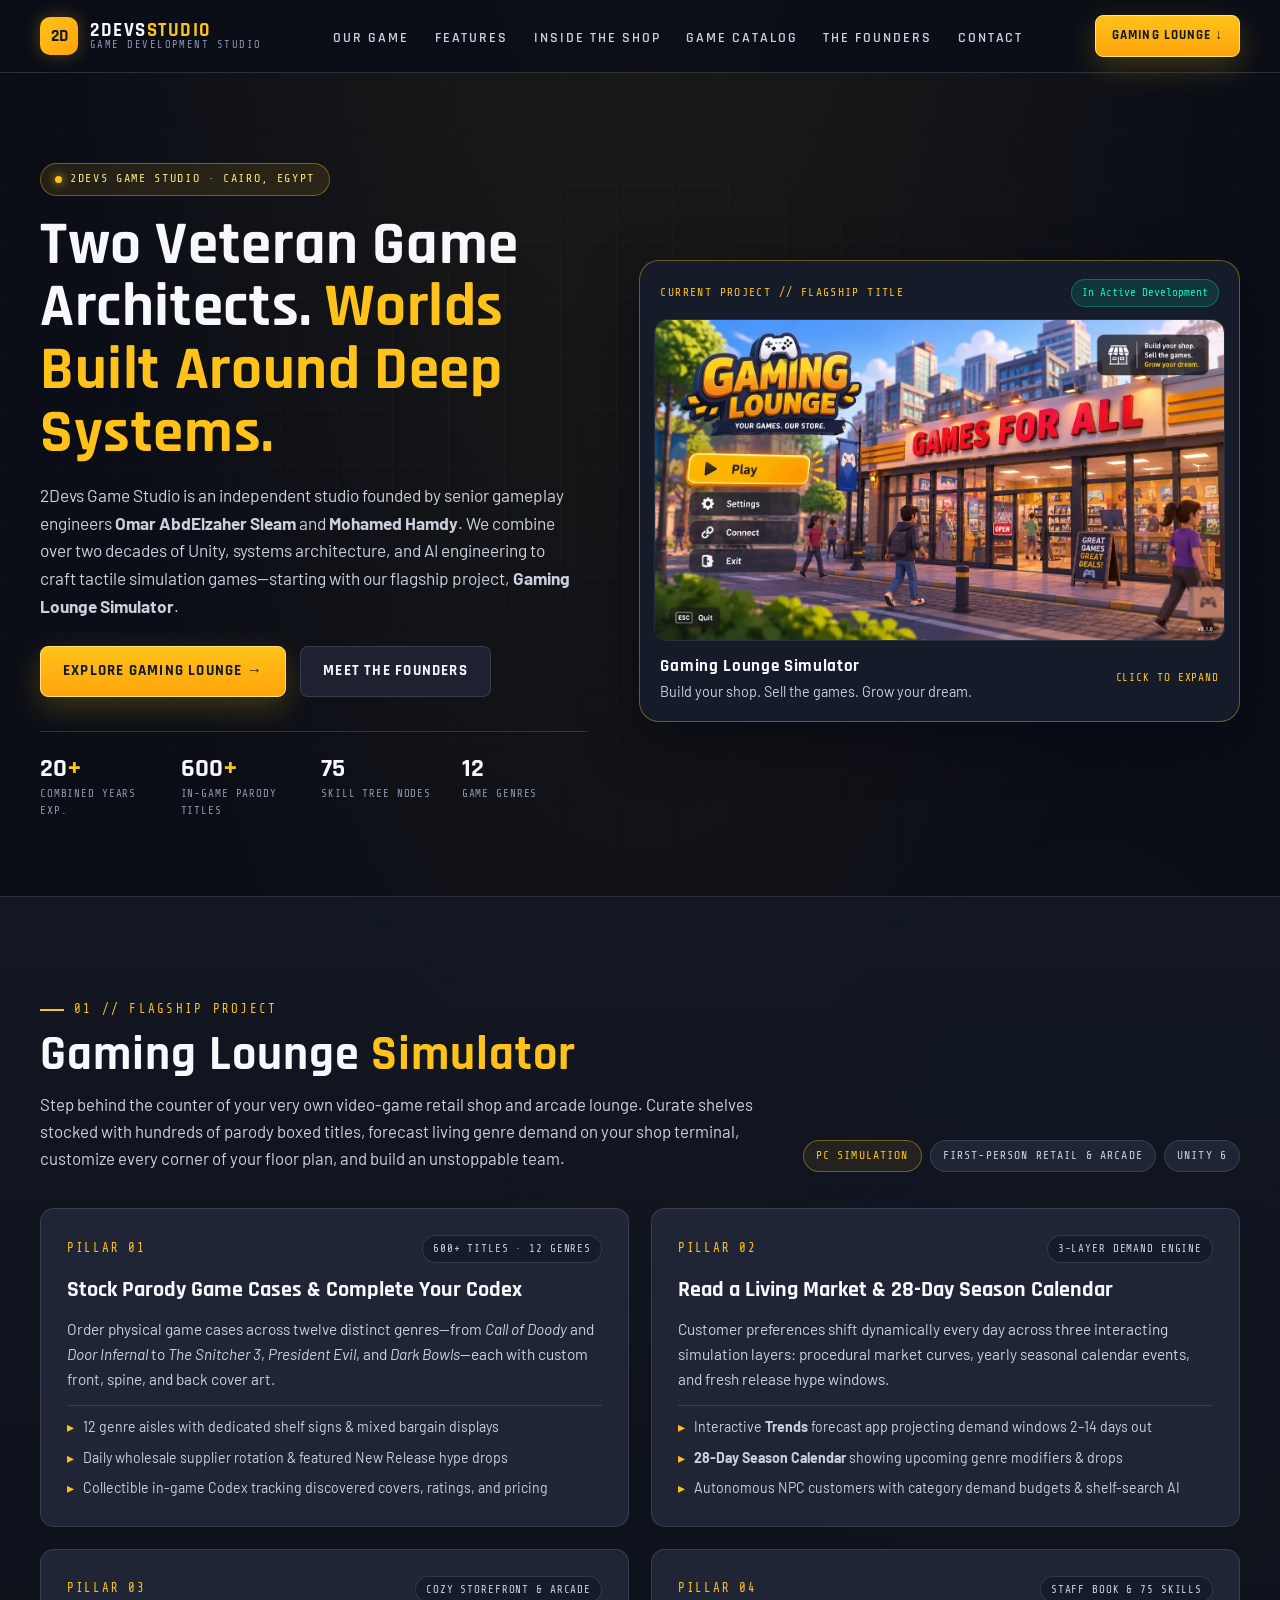
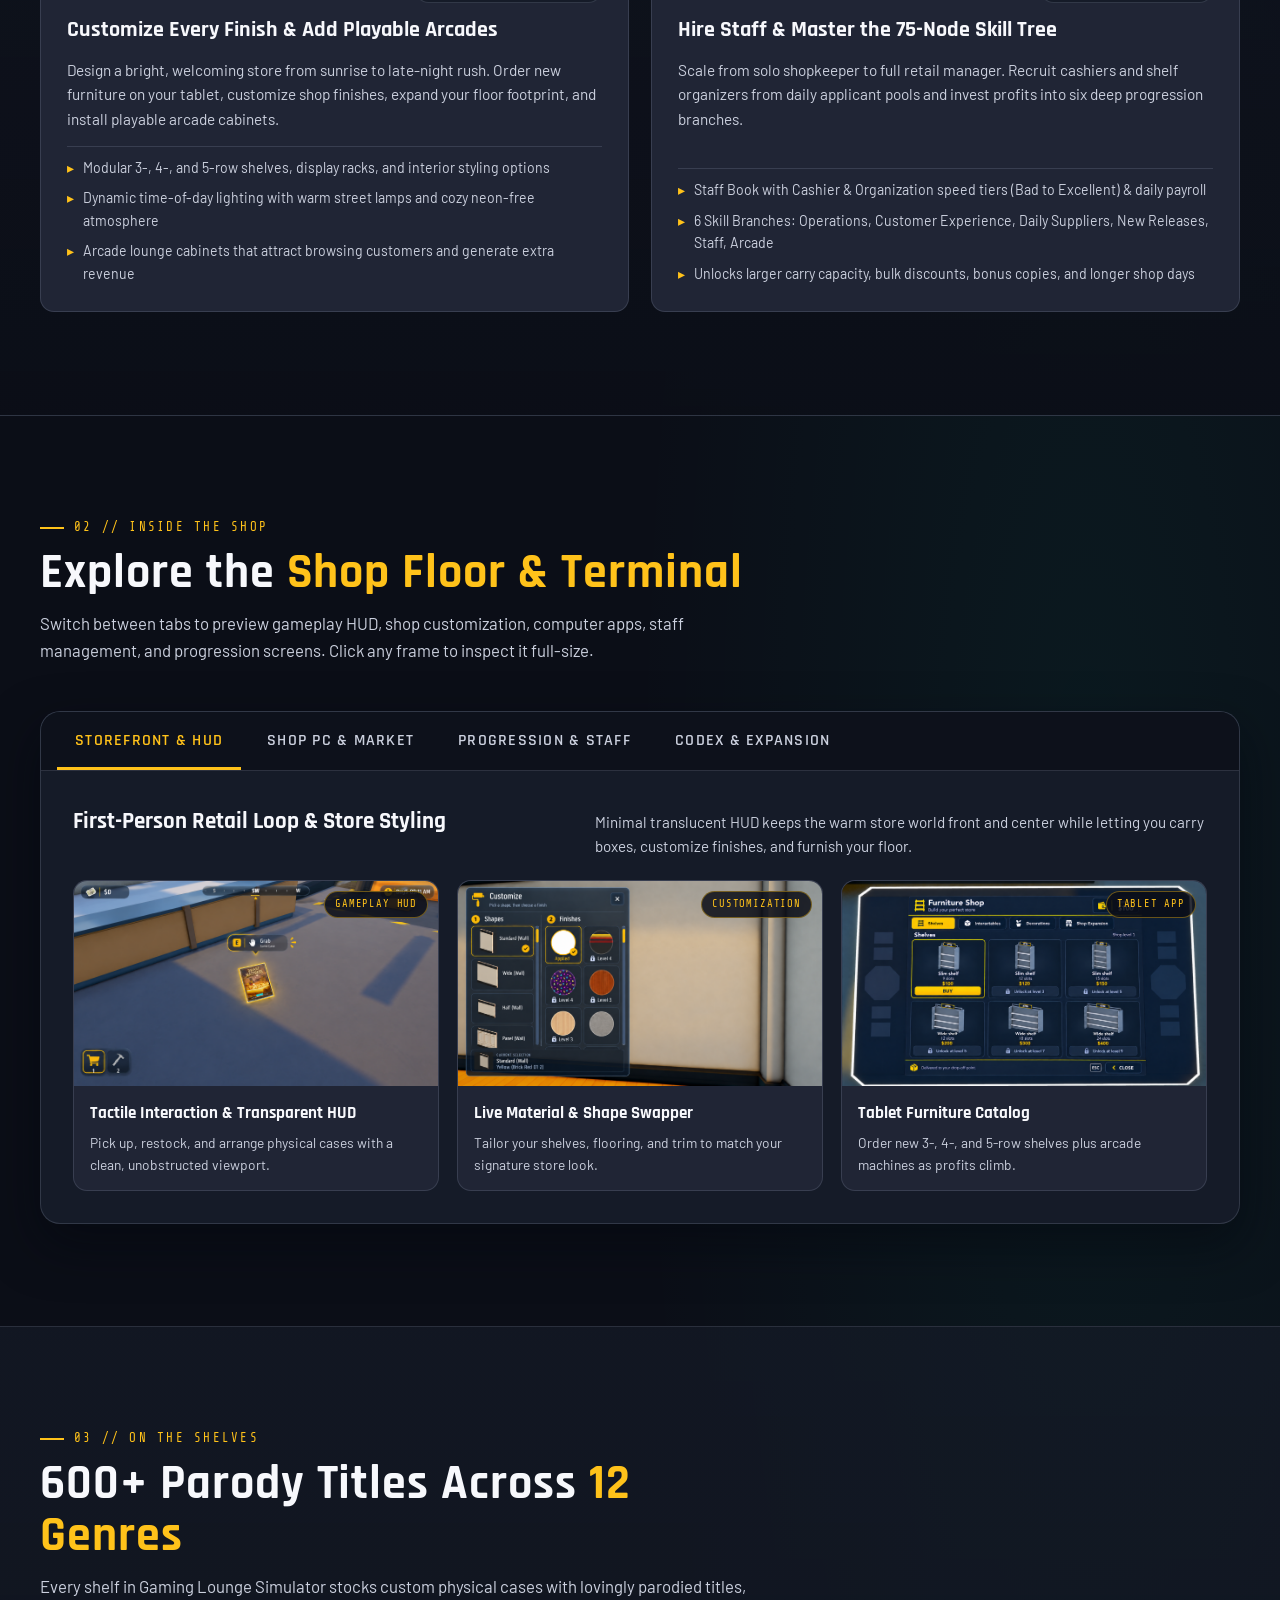
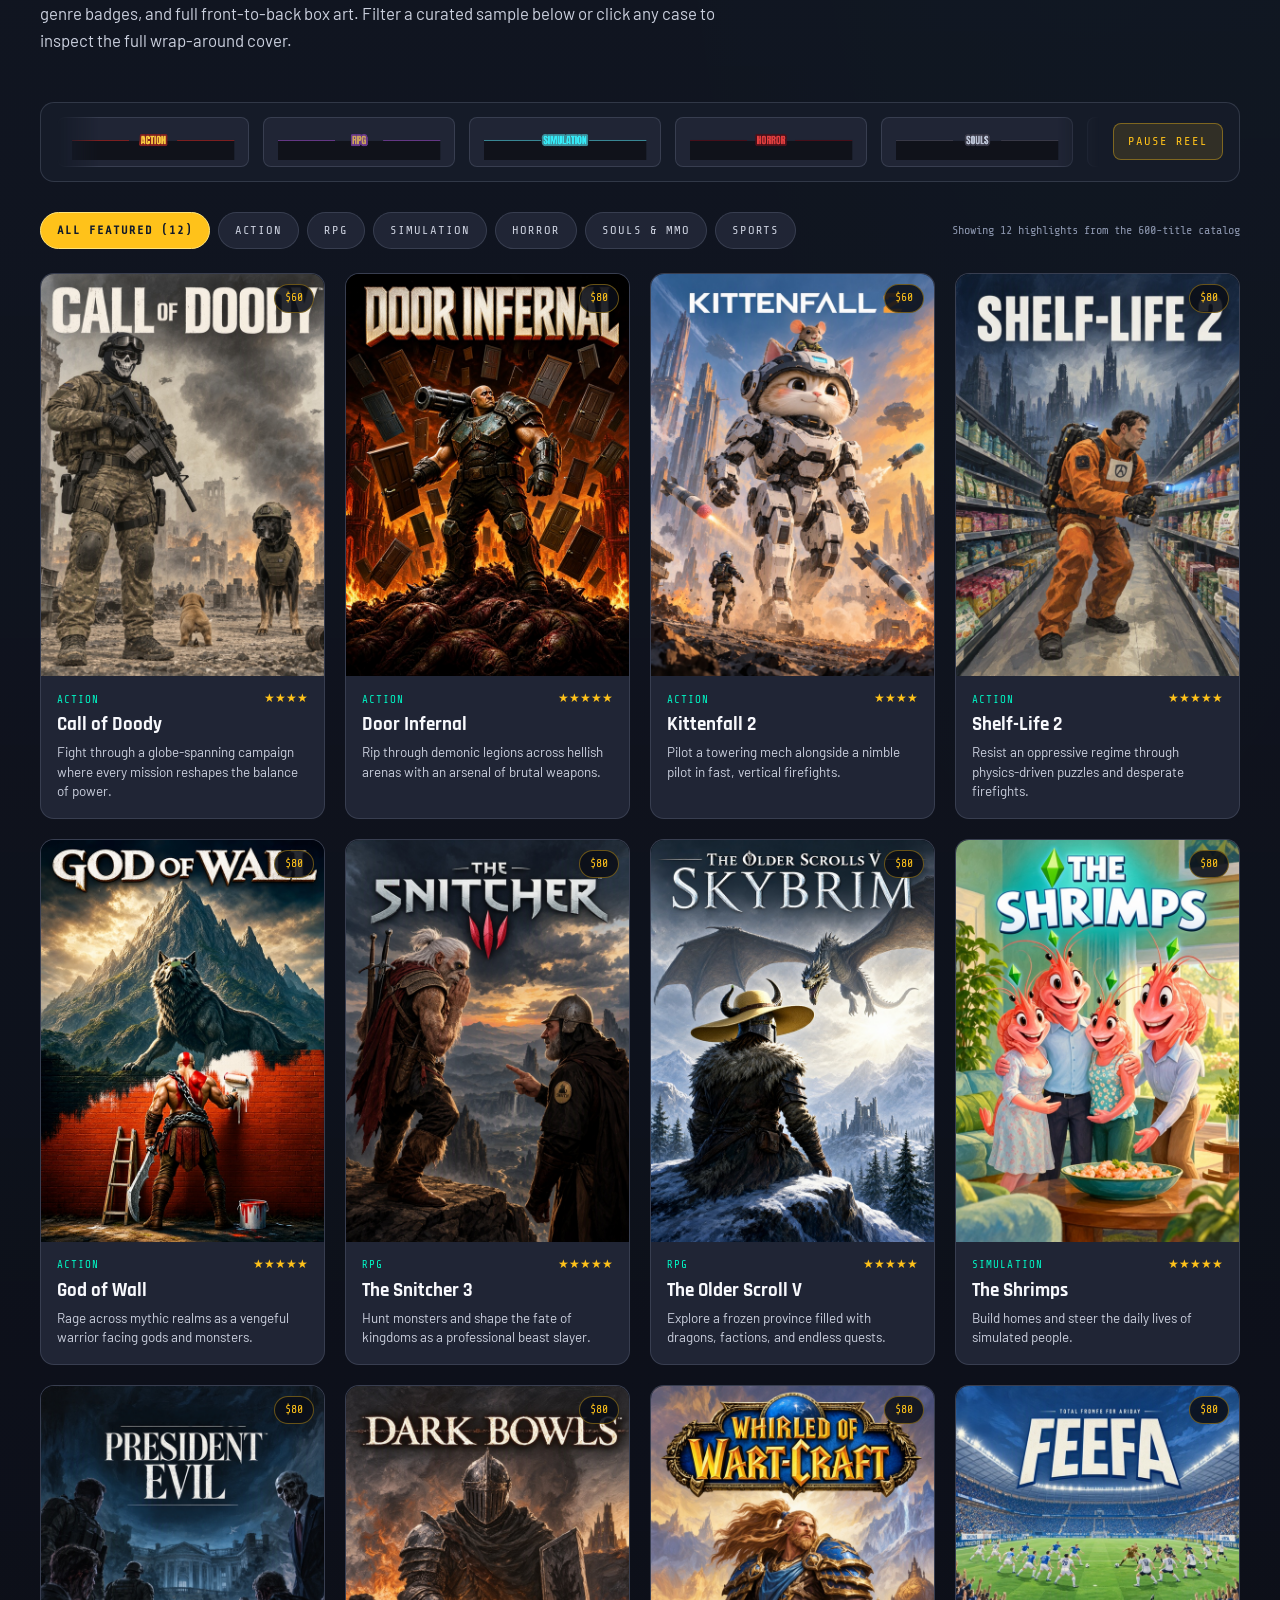
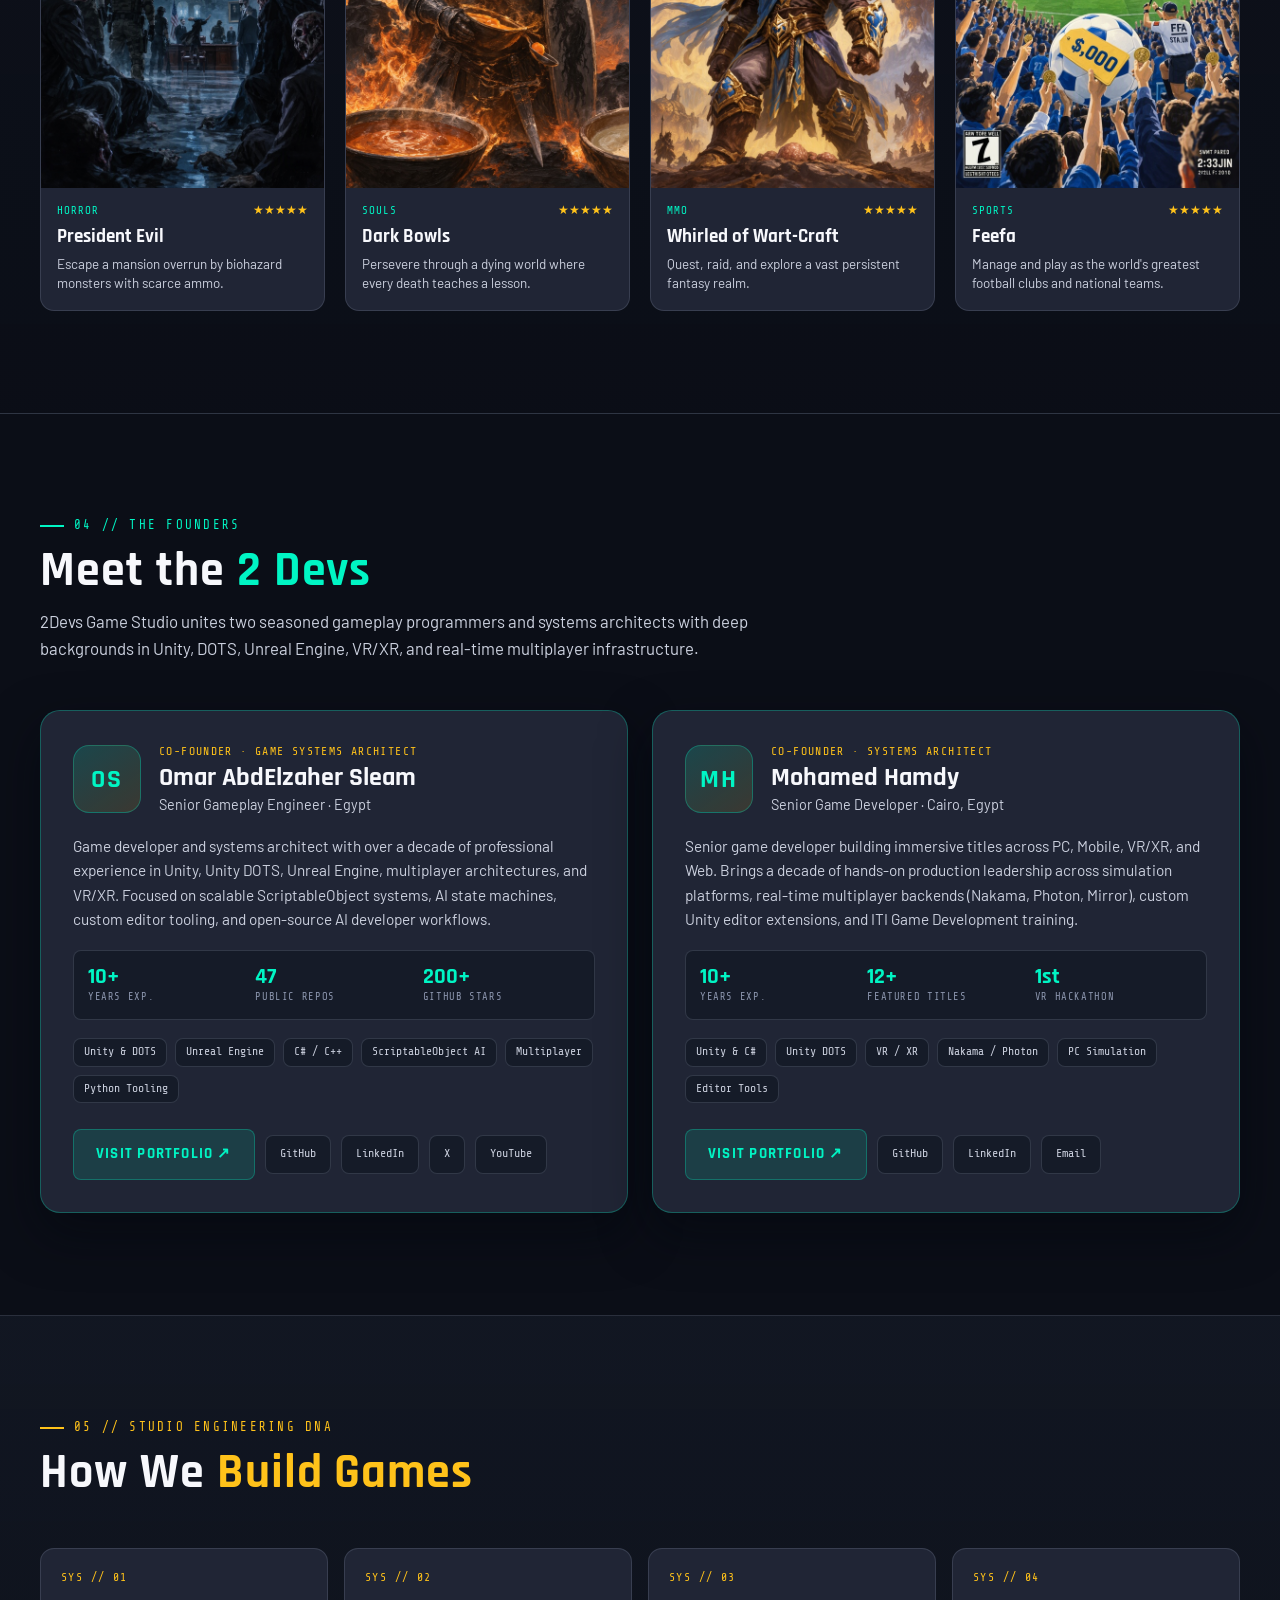
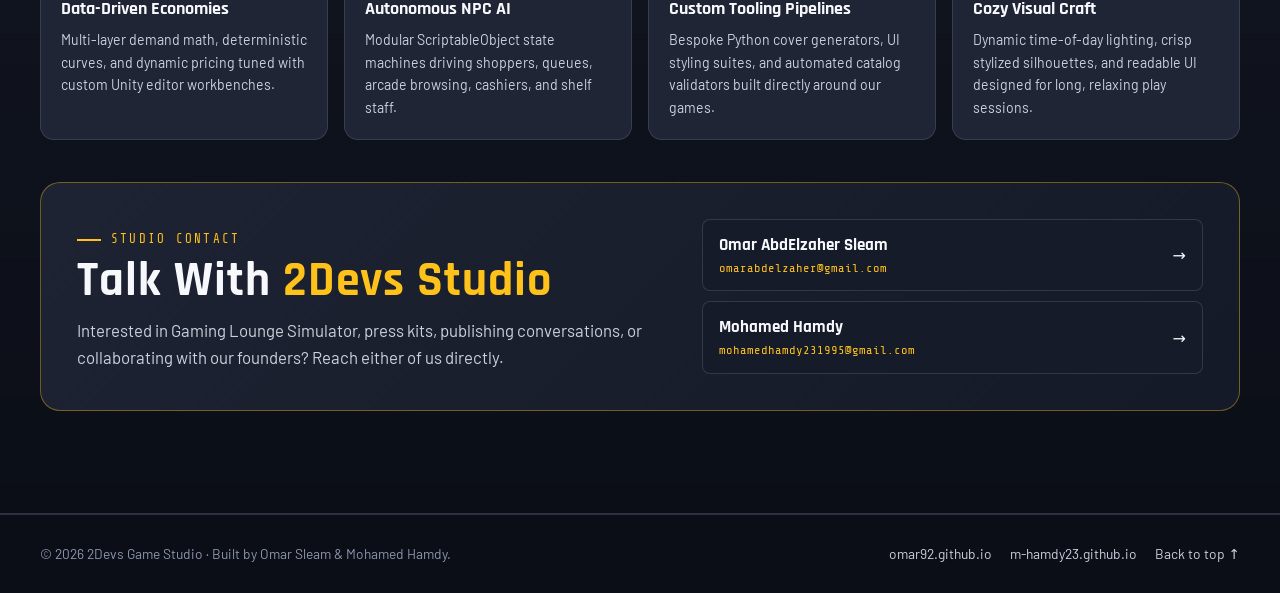
==== index.html @ 6c884097 "Add 2Devs Game Studio landing page showcasing Gaming Lounge Simulator" ====
<!DOCTYPE html>
<html lang="en">
<head>
  <meta charset="UTF-8">
  <meta name="viewport" content="width=device-width, initial-scale=1.0">
  <title>2Devs Game Studio — Indie Game Studio &amp; Creators of Gaming Lounge Simulator</title>
  <meta name="description" content="2Devs Game Studio is an independent game development studio founded by Omar AbdElzaher Sleam and Mohamed Hamdy, currently building Gaming Lounge Simulator.">
  <meta property="og:title" content="2Devs Game Studio — Gaming Lounge Simulator">
  <meta property="og:description" content="Two veteran game systems architects crafting deep, cozy simulation games. Currently in development: Gaming Lounge Simulator.">
  <meta property="og:type" content="website">
  <meta property="og:image" content="assets/screenshots/main-menu.jpg">

  <link rel="preconnect" href="https://fonts.googleapis.com">
  <link rel="preconnect" href="https://fonts.gstatic.com" crossorigin>
  <link href="https://fonts.googleapis.com/css2?family=Barlow:wght@400;500;600&family=Rajdhani:wght@600;700&family=Share+Tech+Mono&display=swap" rel="stylesheet">
  <link rel="stylesheet" href="css/styles.css">
</head>
<body>

  <!-- ═══ STICKY HEADER ═════════════════════════════════════════════════ -->
  <header class="site-header">
    <div class="container nav-inner">
      <a href="#top" class="brand-mark">
        <span class="brand-badge" aria-hidden="true">2D</span>
        <span class="brand-text">
          <span class="brand-name">2Devs<span>Studio</span></span>
          <span class="brand-sub">Game Development Studio</span>
        </span>
      </a>

      <nav aria-label="Primary navigation">
        <ul class="nav-links">
          <li><a href="#game">Our Game</a></li>
          <li><a href="#features">Features</a></li>
          <li><a href="#terminal">Inside the Shop</a></li>
          <li><a href="#catalog">Game Catalog</a></li>
          <li><a href="#founders">The Founders</a></li>
          <li><a href="#contact">Contact</a></li>
        </ul>
      </nav>

      <a href="#game" class="btn btn--gold nav-cta">Gaming Lounge ↓</a>
    </div>
  </header>

  <main id="top">

    <!-- ═══ HERO ══════════════════════════════════════════════════════════ -->
    <section class="hero">
      <div class="hero-backdrop-grid" aria-hidden="true"></div>
      <div class="container hero-grid">
        <div>
          <div class="hero-pill">
            <span class="hero-pill-dot" aria-hidden="true"></span>
            <span>2Devs Game Studio · Cairo, Egypt</span>
          </div>

          <h1 class="hero-title">
            Two Veteran Game Architects. <em>Worlds Built Around Deep Systems.</em>
          </h1>

          <p class="hero-desc">
            2Devs Game Studio is an independent studio founded by senior gameplay engineers
            <strong>Omar AbdElzaher Sleam</strong> and <strong>Mohamed Hamdy</strong>. We combine over two
            decades of Unity, systems architecture, and AI engineering to craft tactile simulation games—starting
            with our flagship project, <strong>Gaming Lounge Simulator</strong>.
          </p>

          <div class="hero-actions">
            <a href="#game" class="btn btn--gold">Explore Gaming Lounge →</a>
            <a href="#founders" class="btn btn--ghost">Meet the Founders</a>
          </div>

          <div class="hero-stats" aria-label="Studio highlights">
            <div class="hero-stat">
              <span class="hero-stat-value">20<span>+</span></span>
              <span class="hero-stat-label">Combined Years Exp.</span>
            </div>
            <div class="hero-stat">
              <span class="hero-stat-value">600<span>+</span></span>
              <span class="hero-stat-label">In-Game Parody Titles</span>
            </div>
            <div class="hero-stat">
              <span class="hero-stat-value">75</span>
              <span class="hero-stat-label">Skill Tree Nodes</span>
            </div>
            <div class="hero-stat">
              <span class="hero-stat-value">12</span>
              <span class="hero-stat-label">Game Genres</span>
            </div>
          </div>
        </div>

        <aside class="hero-showcase" aria-label="Flagship game preview">
          <div class="hero-showcase-bar">
            <span class="hero-showcase-tag">Current Project // Flagship Title</span>
            <span class="hero-showcase-status">In Active Development</span>
          </div>

          <div class="hero-frame">
            <button
              type="button"
              class="hero-frame-trigger"
              data-lightbox-src="assets/screenshots/main-menu.jpg"
              data-lightbox-title="Gaming Lounge Simulator — Main Menu &amp; Storefront"
              data-lightbox-caption="Warm stylized retail world with dynamic day-to-night cycle and tactile storefront design."
              data-lightbox-width="1365"
              data-lightbox-height="768"
              aria-label="Inspect full-resolution screenshot of Gaming Lounge Simulator main menu"
            >
              <img
                src="assets/screenshots/main-menu.jpg"
                alt="Gaming Lounge Simulator storefront and main menu showing the Games For All shop exterior"
                fetchpriority="high"
                width="1365"
                height="768"
              >
            </button>
          </div>

          <div class="hero-frame-caption">
            <div>
              <strong>Gaming Lounge Simulator</strong>
              <div>Build your shop. Sell the games. Grow your dream.</div>
            </div>
            <span class="hero-zoom-hint">Click to Expand</span>
          </div>
        </aside>
      </div>
    </section>

    <!-- ═══ FLAGSHIP GAME & 4 PILLARS ═════════════════════════════════════ -->
    <section id="game" class="section section--alt">
      <div class="container">
        <div class="game-banner">
          <div class="section-header" style="margin-bottom: 0;">
            <span class="section-eyebrow">01 // Flagship Project</span>
            <h2 class="section-title">Gaming Lounge <em>Simulator</em></h2>
            <p class="section-lead">
              Step behind the counter of your very own video-game retail shop and arcade lounge. Curate shelves
              stocked with hundreds of parody boxed titles, forecast living genre demand on your shop terminal,
              customize every corner of your floor plan, and build an unstoppable team.
            </p>
          </div>

          <div class="game-meta-pills" aria-label="Game details">
            <span class="meta-pill meta-pill--gold">PC Simulation</span>
            <span class="meta-pill">First-Person Retail &amp; Arcade</span>
            <span class="meta-pill">Unity 6</span>
          </div>
        </div>

        <div id="features" class="pillars-grid">
          <article class="pillar-card">
            <div class="pillar-top">
              <span class="pillar-index">PILLAR 01</span>
              <span class="pillar-chip">600+ Titles · 12 Genres</span>
            </div>
            <h3 class="pillar-title">Stock Parody Game Cases &amp; Complete Your Codex</h3>
            <p class="pillar-body">
              Order physical game cases across twelve distinct genres—from <em>Call of Doody</em> and
              <em>Door Infernal</em> to <em>The Snitcher 3</em>, <em>President Evil</em>, and
              <em>Dark Bowls</em>—each with custom front, spine, and back cover art.
            </p>
            <ul class="pillar-points">
              <li>12 genre aisles with dedicated shelf signs &amp; mixed bargain displays</li>
              <li>Daily wholesale supplier rotation &amp; featured New Release hype drops</li>
              <li>Collectible in-game Codex tracking discovered covers, ratings, and pricing</li>
            </ul>
          </article>

          <article class="pillar-card">
            <div class="pillar-top">
              <span class="pillar-index">PILLAR 02</span>
              <span class="pillar-chip">3-Layer Demand Engine</span>
            </div>
            <h3 class="pillar-title">Read a Living Market &amp; 28-Day Season Calendar</h3>
            <p class="pillar-body">
              Customer preferences shift dynamically every day across three interacting simulation layers:
              procedural market curves, yearly seasonal calendar events, and fresh release hype windows.
            </p>
            <ul class="pillar-points">
              <li>Interactive <strong>Trends</strong> forecast app projecting demand windows 2–14 days out</li>
              <li><strong>28-Day Season Calendar</strong> showing upcoming genre modifiers &amp; drops</li>
              <li>Autonomous NPC customers with category demand budgets &amp; shelf-search AI</li>
            </ul>
          </article>

          <article class="pillar-card">
            <div class="pillar-top">
              <span class="pillar-index">PILLAR 03</span>
              <span class="pillar-chip">Cozy Storefront &amp; Arcade</span>
            </div>
            <h3 class="pillar-title">Customize Every Finish &amp; Add Playable Arcades</h3>
            <p class="pillar-body">
              Design a bright, welcoming store from sunrise to late-night rush. Order new furniture on your
              tablet, customize shop finishes, expand your floor footprint, and install playable arcade cabinets.
            </p>
            <ul class="pillar-points">
              <li>Modular 3-, 4-, and 5-row shelves, display racks, and interior styling options</li>
              <li>Dynamic time-of-day lighting with warm street lamps and cozy neon-free atmosphere</li>
              <li>Arcade lounge cabinets that attract browsing customers and generate extra revenue</li>
            </ul>
          </article>

          <article class="pillar-card">
            <div class="pillar-top">
              <span class="pillar-index">PILLAR 04</span>
              <span class="pillar-chip">Staff Book &amp; 75 Skills</span>
            </div>
            <h3 class="pillar-title">Hire Staff &amp; Master the 75-Node Skill Tree</h3>
            <p class="pillar-body">
              Scale from solo shopkeeper to full retail manager. Recruit cashiers and shelf organizers from
              daily applicant pools and invest profits into six deep progression branches.
            </p>
            <ul class="pillar-points">
              <li>Staff Book with Cashier &amp; Organization speed tiers (Bad to Excellent) &amp; daily payroll</li>
              <li>6 Skill Branches: Operations, Customer Experience, Daily Suppliers, New Releases, Staff, Arcade</li>
              <li>Unlocks larger carry capacity, bulk discounts, bonus copies, and longer shop days</li>
            </ul>
          </article>
        </div>
      </div>
    </section>

    <!-- ═══ INSIDE THE SHOP TERMINAL (TABBED GALLERY) ═════════════════════ -->
    <section id="terminal" class="section">
      <div class="container">
        <div class="section-header">
          <span class="section-eyebrow">02 // Inside the Shop</span>
          <h2 class="section-title">Explore the <em>Shop Floor &amp; Terminal</em></h2>
          <p class="section-lead">
            Switch between tabs to preview gameplay HUD, shop customization, computer apps, staff management,
            and progression screens. Click any frame to inspect it full-size.
          </p>
        </div>

        <div class="terminal-shell">
          <div class="terminal-tablist" role="tablist" focusgroup="tablist nomemory" aria-label="Shop terminal views">
            <button type="button" role="tab" id="tab-storefront" class="terminal-tab" aria-selected="true" focusgroupstart>
              Storefront &amp; HUD
            </button>
            <button type="button" role="tab" id="tab-market" class="terminal-tab" aria-selected="false">
              Shop PC &amp; Market
            </button>
            <button type="button" role="tab" id="tab-progression" class="terminal-tab" aria-selected="false">
              Progression &amp; Staff
            </button>
            <button type="button" role="tab" id="tab-codex" class="terminal-tab" aria-selected="false">
              Codex &amp; Expansion
            </button>
          </div>

          <div class="terminal-panels">
            <!-- Panel 1: Storefront & HUD -->
            <div role="tabpanel" class="terminal-panel" aria-labelledby="tab-storefront" tabindex="0">
              <div class="tabpanel-inner">
                <div class="tabpanel-intro">
                  <h3>First-Person Retail Loop &amp; Store Styling</h3>
                  <p>Minimal translucent HUD keeps the warm store world front and center while letting you carry boxes, customize finishes, and furnish your floor.</p>
                </div>

                <div class="gallery-grid">
                  <button
                    type="button"
                    class="shot-card"
                    data-lightbox-src="assets/screenshots/gameplay-hud.png"
                    data-lightbox-title="Gameplay HUD &amp; Tactile Interaction"
                    data-lightbox-caption="Capsule cash and clock displays, directional compass, tool hotbar, and gold-highlighted physical case interaction."
                    data-lightbox-width="1672"
                    data-lightbox-height="940"
                  >
                    <div class="shot-media">
                      <img src="assets/screenshots/gameplay-hud.png" alt="First-person gameplay HUD showing compass, cash counter, tool hotbar, and interactive game case" width="1672" height="940" loading="lazy">
                      <span class="shot-badge">Gameplay HUD</span>
                    </div>
                    <div class="shot-body">
                      <h4 class="shot-title">Tactile Interaction &amp; Transparent HUD</h4>
                      <p class="shot-desc">Pick up, restock, and arrange physical cases with a clean, unobstructed viewport.</p>
                    </div>
                  </button>

                  <button
                    type="button"
                    class="shot-card"
                    data-lightbox-src="assets/screenshots/shop-customization.png"
                    data-lightbox-title="Real-Time Shop Finish Customization"
                    data-lightbox-caption="Customize shelves, counters, walls, and doors with swappable materials and visual variants right on the shop floor."
                    data-lightbox-width="1672"
                    data-lightbox-height="941"
                  >
                    <div class="shot-media">
                      <img src="assets/screenshots/shop-customization.png" alt="Shop customization overlay for swapping shelf and wall materials" width="1672" height="941" loading="lazy">
                      <span class="shot-badge">Customization</span>
                    </div>
                    <div class="shot-body">
                      <h4 class="shot-title">Live Material &amp; Shape Swapper</h4>
                      <p class="shot-desc">Tailor your shelves, flooring, and trim to match your signature store look.</p>
                    </div>
                  </button>

                  <button
                    type="button"
                    class="shot-card"
                    data-lightbox-src="assets/screenshots/furniture-shop.png"
                    data-lightbox-title="Tablet Furniture Shop"
                    data-lightbox-caption="Browse modular shelves, checkout counters, and arcade cabinets directly from your in-hand shop tablet."
                    data-lightbox-width="1672"
                    data-lightbox-height="941"
                  >
                    <div class="shot-media">
                      <img src="assets/screenshots/furniture-shop.png" alt="In-game tablet furniture store displaying shelves and shop fixtures" width="1672" height="941" loading="lazy">
                      <span class="shot-badge">Tablet App</span>
                    </div>
                    <div class="shot-body">
                      <h4 class="shot-title">Tablet Furniture Catalog</h4>
                      <p class="shot-desc">Order new 3-, 4-, and 5-row shelves plus arcade machines as profits climb.</p>
                    </div>
                  </button>
                </div>
              </div>
            </div>

            <!-- Panel 2: Shop PC & Market -->
            <div role="tabpanel" class="terminal-panel" aria-labelledby="tab-market" hidden="until-found">
              <div class="tabpanel-inner">
                <div class="tabpanel-intro">
                  <h3>Shop Terminal Desktop, Wholesale Store &amp; Season Calendar</h3>
                  <p>Your in-store PC acts as the command center for ordering wholesale stock, jumping on trending releases, and planning around 28-day seasonal spikes.</p>
                </div>

                <div class="gallery-grid">
                  <button
                    type="button"
                    class="shot-card"
                    data-lightbox-src="assets/screenshots/pc-desktop.png"
                    data-lightbox-title="Shop Terminal Desktop"
                    data-lightbox-caption="Access Store, New Releases, Trends, Season Calendar, Staff Book, Skill Tree, and Codex from your counter PC."
                    data-lightbox-width="1672"
                    data-lightbox-height="941"
                  >
                    <div class="shot-media">
                      <img src="assets/screenshots/pc-desktop.png" alt="Gaming Lounge in-game computer desktop with shop management applications" width="1672" height="941" loading="lazy">
                      <span class="shot-badge">Shop PC</span>
                    </div>
                    <div class="shot-body">
                      <h4 class="shot-title">Shop Terminal OS</h4>
                      <p class="shot-desc">Dedicated multi-app desktop running inside your counter monitor.</p>
                    </div>
                  </button>

                  <button
                    type="button"
                    class="shot-card"
                    data-lightbox-src="assets/screenshots/pc-store.png"
                    data-lightbox-title="Wholesale Store &amp; Margin Preview"
                    data-lightbox-caption="Filter daily supplier titles by genre, demand, score, and price with real-time wholesale margin calculations."
                    data-lightbox-width="1672"
                    data-lightbox-height="941"
                  >
                    <div class="shot-media">
                      <img src="assets/screenshots/pc-store.png" alt="Wholesale Store terminal app showing game listings, demand values, and profit margin" width="1672" height="941" loading="lazy">
                      <span class="shot-badge">Wholesale</span>
                    </div>
                    <div class="shot-body">
                      <h4 class="shot-title">Daily Suppliers &amp; Margin Tracking</h4>
                      <p class="shot-desc">Compare stock levels, demand scores, and retail profit before placing bulk orders.</p>
                    </div>
                  </button>

                  <button
                    type="button"
                    class="shot-card"
                    data-lightbox-src="assets/screenshots/pc-new-releases.png"
                    data-lightbox-title="New Releases &amp; Hype Windows"
                    data-lightbox-caption="Capitalize on multi-day launch hype windows and unlock tiered bulk discounts as your business grows."
                    data-lightbox-width="1672"
                    data-lightbox-height="941"
                  >
                    <div class="shot-media">
                      <img src="assets/screenshots/pc-new-releases.png" alt="New Releases terminal app displaying featured game launch and bulk discount tiers" width="1672" height="941" loading="lazy">
                      <span class="shot-badge">New Releases</span>
                    </div>
                    <div class="shot-body">
                      <h4 class="shot-title">Featured Drops &amp; Bulk Savings</h4>
                      <p class="shot-desc">Stock fresh headline releases early to ride genre demand spikes.</p>
                    </div>
                  </button>

                  <button
                    type="button"
                    class="shot-card"
                    data-lightbox-src="assets/screenshots/pc-calendar.png"
                    data-lightbox-title="28-Day Season Calendar &amp; Event Modifiers"
                    data-lightbox-caption="Track upcoming seasonal festivals, sale events, and genre demand boosts across a full 28-day month."
                    data-lightbox-width="1672"
                    data-lightbox-height="941"
                  >
                    <div class="shot-media">
                      <img src="assets/screenshots/pc-calendar.png" alt="28-Day Season Calendar terminal app with event spans and release markers" width="1672" height="941" loading="lazy">
                      <span class="shot-badge">Calendar</span>
                    </div>
                    <div class="shot-body">
                      <h4 class="shot-title">28-Day Season Planner</h4>
                      <p class="shot-desc">Anticipate seasonal genre surges and plan inventory ahead of big dates.</p>
                    </div>
                  </button>
                </div>
              </div>
            </div>

            <!-- Panel 3: Progression & Staff -->
            <div role="tabpanel" class="terminal-panel" aria-labelledby="tab-progression" hidden="until-found">
              <div class="tabpanel-inner">
                <div class="tabpanel-intro">
                  <h3>75-Node Skill Tree &amp; Staff Book</h3>
                  <p>Invest your earnings into permanent store upgrades across six radial branches and hire specialized staff to keep queues moving and shelves stocked.</p>
                </div>

                <div class="gallery-grid">
                  <button
                    type="button"
                    class="shot-card"
                    data-lightbox-src="assets/screenshots/pc-skill-tree.png"
                    data-lightbox-title="75-Node Radial Skill Tree"
                    data-lightbox-caption="Six branches—Operations, Customer Experience, Daily Suppliers, New Releases, Staff, and Arcade—with custom pictograms and rank markers."
                    data-lightbox-width="1672"
                    data-lightbox-height="941"
                  >
                    <div class="shot-media">
                      <img src="assets/screenshots/pc-skill-tree.png" alt="Skill Tree computer app displaying six radial progression branches" width="1672" height="941" loading="lazy">
                      <span class="shot-badge">Skill Tree</span>
                    </div>
                    <div class="shot-body">
                      <h4 class="shot-title">6-Branch Progression Network</h4>
                      <p class="shot-desc">Pan, zoom, and unlock 75 nodes expanding shop capacity, discounts, and arcade earnings.</p>
                    </div>
                  </button>

                  <button
                    type="button"
                    class="shot-card"
                    data-lightbox-src="assets/screenshots/pc-staff-book.png"
                    data-lightbox-title="Staff Book &amp; Employee Roles"
                    data-lightbox-caption="Evaluate applicant cashier and organization tiers, compare daily wages, and assign employees to Cashier or Manage Shelves."
                    data-lightbox-width="1672"
                    data-lightbox-height="941"
                  >
                    <div class="shot-media">
                      <img src="assets/screenshots/pc-staff-book.png" alt="Staff Book terminal app listing hired employees, speed tiers, and job assignments" width="1672" height="941" loading="lazy">
                      <span class="shot-badge">Staff Book</span>
                    </div>
                    <div class="shot-body">
                      <h4 class="shot-title">Hiring, Roles &amp; Speed Tiers</h4>
                      <p class="shot-desc">Assign autonomous staff to checkout duty or shelf restocking as foot traffic grows.</p>
                    </div>
                  </button>
                </div>
              </div>
            </div>

            <!-- Panel 4: Codex & Expansion -->
            <div role="tabpanel" class="terminal-panel" aria-labelledby="tab-codex" hidden="until-found">
              <div class="tabpanel-inner">
                <div class="tabpanel-intro">
                  <h3>Collector Codex &amp; Shop Floor Expansion</h3>
                  <p>Every game cover you unlock enters your permanent store Codex, while floor expansion upgrades physically open up new retail space for aisles and arcades.</p>
                </div>

                <div class="gallery-grid">
                  <button
                    type="button"
                    class="shot-card"
                    data-lightbox-src="assets/screenshots/pc-codex.png"
                    data-lightbox-title="In-Game Game Catalog Codex"
                    data-lightbox-caption="Browse unlocked titles across 12 genres with full cover previews, wholesale vs. retail pricing, and descriptions."
                    data-lightbox-width="1672"
                    data-lightbox-height="941"
                  >
                    <div class="shot-media">
                      <img src="assets/screenshots/pc-codex.png" alt="Codex terminal app showing unlocked game cover art, genres, and pricing data" width="1672" height="941" loading="lazy">
                      <span class="shot-badge">Codex</span>
                    </div>
                    <div class="shot-body">
                      <h4 class="shot-title">600-Title Game Codex</h4>
                      <p class="shot-desc">Track every parody title discovered across your store's lifetime.</p>
                    </div>
                  </button>

                  <button
                    type="button"
                    class="shot-card"
                    data-lightbox-src="assets/screenshots/shop-expansion.png"
                    data-lightbox-title="Store Floor Expansion"
                    data-lightbox-caption="Unlock bigger store footprints to house specialized genre aisles, checkout lanes, and an expanded arcade lounge."
                    data-lightbox-width="1672"
                    data-lightbox-height="941"
                  >
                    <div class="shot-media">
                      <img src="assets/screenshots/shop-expansion.png" alt="Shop expansion interface for upgrading store square footage" width="1672" height="941" loading="lazy">
                      <span class="shot-badge">Expansion</span>
                    </div>
                    <div class="shot-body">
                      <h4 class="shot-title">Expand Your Floor Plan</h4>
                      <p class="shot-desc">Grow from a cozy corner shop into a packed multi-aisle gaming lounge.</p>
                    </div>
                  </button>
                </div>
              </div>
            </div>
          </div>
        </div>
      </div>
    </section>

    <!-- ═══ ON THE SHELVES (PARODY CATALOG & GENRE REEL) ══════════════════ -->
    <section id="catalog" class="section section--alt">
      <div class="container">
        <div class="section-header">
          <span class="section-eyebrow">03 // On the Shelves</span>
          <h2 class="section-title">600+ Parody Titles Across <em>12 Genres</em></h2>
          <p class="section-lead">
            Every shelf in Gaming Lounge Simulator stocks custom physical cases with lovingly parodied titles,
            genre badges, and full front-to-back box art. Filter a curated sample below or click any case to
            inspect the full wrap-around cover.
          </p>
        </div>

        <!-- Pauseable Genre Sign Marquee (WCAG 2.2.2) -->
        <div class="reel-bar" aria-label="12 in-game genre badges">
          <div class="reel-viewport">
            <div class="reel-track" id="reel-track">
              <div class="sign-chip"><img src="assets/signs/actioncategory.png" alt="Action genre badge" width="597" height="848" loading="lazy"></div>
              <div class="sign-chip"><img src="assets/signs/rpgcategory.png" alt="RPG genre badge" width="597" height="848" loading="lazy"></div>
              <div class="sign-chip"><img src="assets/signs/simulationcategory.png" alt="Simulation genre badge" width="597" height="848" loading="lazy"></div>
              <div class="sign-chip"><img src="assets/signs/horrorcategory.png" alt="Horror genre badge" width="597" height="848" loading="lazy"></div>
              <div class="sign-chip"><img src="assets/signs/soulscategory.png" alt="Souls genre badge" width="597" height="848" loading="lazy"></div>
              <div class="sign-chip"><img src="assets/signs/mmocategory.png" alt="MMO genre badge" width="597" height="848" loading="lazy"></div>
              <div class="sign-chip"><img src="assets/signs/sportscategory.png" alt="Sports genre badge" width="597" height="848" loading="lazy"></div>
              <div class="sign-chip"><img src="assets/signs/adventurecategory.png" alt="Adventure genre badge" width="597" height="848" loading="lazy"></div>
              <div class="sign-chip"><img src="assets/signs/survivalcategory.png" alt="Survival genre badge" width="597" height="848" loading="lazy"></div>
              <div class="sign-chip"><img src="assets/signs/platformercategory.png" alt="Platformer genre badge" width="597" height="848" loading="lazy"></div>
              <div class="sign-chip"><img src="assets/signs/puzzlecategory.png" alt="Puzzle genre badge" width="597" height="848" loading="lazy"></div>
              <div class="sign-chip"><img src="assets/signs/casualcategory.png" alt="Casual genre badge" width="597" height="848" loading="lazy"></div>

              <!-- Duplicate loop for seamless scrolling -->
              <div class="sign-chip" aria-hidden="true"><img src="assets/signs/actioncategory.png" alt="" width="597" height="848" loading="lazy"></div>
              <div class="sign-chip" aria-hidden="true"><img src="assets/signs/rpgcategory.png" alt="" width="597" height="848" loading="lazy"></div>
              <div class="sign-chip" aria-hidden="true"><img src="assets/signs/simulationcategory.png" alt="" width="597" height="848" loading="lazy"></div>
              <div class="sign-chip" aria-hidden="true"><img src="assets/signs/horrorcategory.png" alt="" width="597" height="848" loading="lazy"></div>
              <div class="sign-chip" aria-hidden="true"><img src="assets/signs/soulscategory.png" alt="" width="597" height="848" loading="lazy"></div>
              <div class="sign-chip" aria-hidden="true"><img src="assets/signs/mmocategory.png" alt="" width="597" height="848" loading="lazy"></div>
              <div class="sign-chip" aria-hidden="true"><img src="assets/signs/sportscategory.png" alt="" width="597" height="848" loading="lazy"></div>
              <div class="sign-chip" aria-hidden="true"><img src="assets/signs/adventurecategory.png" alt="" width="597" height="848" loading="lazy"></div>
              <div class="sign-chip" aria-hidden="true"><img src="assets/signs/survivalcategory.png" alt="" width="597" height="848" loading="lazy"></div>
              <div class="sign-chip" aria-hidden="true"><img src="assets/signs/platformercategory.png" alt="" width="597" height="848" loading="lazy"></div>
              <div class="sign-chip" aria-hidden="true"><img src="assets/signs/puzzlecategory.png" alt="" width="597" height="848" loading="lazy"></div>
              <div class="sign-chip" aria-hidden="true"><img src="assets/signs/casualcategory.png" alt="" width="597" height="848" loading="lazy"></div>
            </div>
          </div>

          <button type="button" id="reel-toggle" class="reel-control">Pause Reel</button>
        </div>

        <div class="catalog-toolbar">
          <div class="filter-pills" role="group" aria-label="Filter showcase covers by genre">
            <button type="button" class="filter-pill is-active" data-filter="all" aria-pressed="true">All Featured (12)</button>
            <button type="button" class="filter-pill" data-filter="action" aria-pressed="false">Action</button>
            <button type="button" class="filter-pill" data-filter="rpg" aria-pressed="false">RPG</button>
            <button type="button" class="filter-pill" data-filter="simulation" aria-pressed="false">Simulation</button>
            <button type="button" class="filter-pill" data-filter="horror" aria-pressed="false">Horror</button>
            <button type="button" class="filter-pill" data-filter="souls-mmo" aria-pressed="false">Souls &amp; MMO</button>
            <button type="button" class="filter-pill" data-filter="sports" aria-pressed="false">Sports</button>
          </div>
          <span class="catalog-note">Showing 12 highlights from the 600-title catalog</span>
        </div>

        <div class="covers-grid" id="covers-grid"></div>
      </div>
    </section>

    <!-- ═══ THE FOUNDERS ══════════════════════════════════════════════════ -->
    <section id="founders" class="section">
      <div class="container">
        <div class="section-header">
          <span class="section-eyebrow section-eyebrow--cyan">04 // The Founders</span>
          <h2 class="section-title">Meet the <span class="accent-cyan">2 Devs</span></h2>
          <p class="section-lead">
            2Devs Game Studio unites two seasoned gameplay programmers and systems architects with deep
            backgrounds in Unity, DOTS, Unreal Engine, VR/XR, and real-time multiplayer infrastructure.
          </p>
        </div>

        <div class="founders-grid">
          <!-- Omar Sleam -->
          <article class="founder-card">
            <div class="founder-head">
              <div class="founder-crest" aria-hidden="true">OS</div>
              <div>
                <div class="founder-role">Co-Founder · Game Systems Architect</div>
                <h3 class="founder-name">Omar AbdElzaher Sleam</h3>
                <p class="founder-sub">Senior Gameplay Engineer · Egypt</p>
              </div>
            </div>

            <p class="founder-bio">
              Game developer and systems architect with over a decade of professional experience in Unity,
              Unity DOTS, Unreal Engine, multiplayer architectures, and VR/XR. Focused on scalable ScriptableObject
              systems, AI state machines, custom editor tooling, and open-source AI developer workflows.
            </p>

            <div class="founder-stats" aria-label="Omar Sleam experience highlights">
              <div>
                <div class="founder-stat-val">10+</div>
                <div class="founder-stat-lbl">Years Exp.</div>
              </div>
              <div>
                <div class="founder-stat-val">47</div>
                <div class="founder-stat-lbl">Public Repos</div>
              </div>
              <div>
                <div class="founder-stat-val">200+</div>
                <div class="founder-stat-lbl">GitHub Stars</div>
              </div>
            </div>

            <div class="founder-tags" aria-label="Omar Sleam core skills">
              <span class="tech-tag">Unity &amp; DOTS</span>
              <span class="tech-tag">Unreal Engine</span>
              <span class="tech-tag">C# / C++</span>
              <span class="tech-tag">ScriptableObject AI</span>
              <span class="tech-tag">Multiplayer</span>
              <span class="tech-tag">Python Tooling</span>
            </div>

            <div class="founder-actions">
              <a href="https://omar92.github.io/" target="_blank" rel="noopener noreferrer" class="btn btn--cyan">
                Visit Portfolio ↗
              </a>
              <a href="https://github.com/omar92" target="_blank" rel="noopener noreferrer" class="social-link">GitHub</a>
              <a href="https://www.linkedin.com/in/omarsleam" target="_blank" rel="noopener noreferrer" class="social-link">LinkedIn</a>
              <a href="https://x.com/oomar92" target="_blank" rel="noopener noreferrer" class="social-link">X</a>
              <a href="https://www.youtube.com/@omar92" target="_blank" rel="noopener noreferrer" class="social-link">YouTube</a>
            </div>
          </article>

          <!-- Mohamed Hamdy -->
          <article class="founder-card">
            <div class="founder-head">
              <div class="founder-crest" aria-hidden="true">MH</div>
              <div>
                <div class="founder-role">Co-Founder · Systems Architect</div>
                <h3 class="founder-name">Mohamed Hamdy</h3>
                <p class="founder-sub">Senior Game Developer · Cairo, Egypt</p>
              </div>
            </div>

            <p class="founder-bio">
              Senior game developer building immersive titles across PC, Mobile, VR/XR, and Web. Brings a decade
              of hands-on production leadership across simulation platforms, real-time multiplayer backends
              (Nakama, Photon, Mirror), custom Unity editor extensions, and ITI Game Development training.
            </p>

            <div class="founder-stats" aria-label="Mohamed Hamdy experience highlights">
              <div>
                <div class="founder-stat-val">10+</div>
                <div class="founder-stat-lbl">Years Exp.</div>
              </div>
              <div>
                <div class="founder-stat-val">12+</div>
                <div class="founder-stat-lbl">Featured Titles</div>
              </div>
              <div>
                <div class="founder-stat-val">1st</div>
                <div class="founder-stat-lbl">VR Hackathon</div>
              </div>
            </div>

            <div class="founder-tags" aria-label="Mohamed Hamdy core skills">
              <span class="tech-tag">Unity &amp; C#</span>
              <span class="tech-tag">Unity DOTS</span>
              <span class="tech-tag">VR / XR</span>
              <span class="tech-tag">Nakama / Photon</span>
              <span class="tech-tag">PC Simulation</span>
              <span class="tech-tag">Editor Tools</span>
            </div>

            <div class="founder-actions">
              <a href="https://m-hamdy23.github.io/" target="_blank" rel="noopener noreferrer" class="btn btn--cyan">
                Visit Portfolio ↗
              </a>
              <a href="https://github.com/M-Hamdy23" target="_blank" rel="noopener noreferrer" class="social-link">GitHub</a>
              <a href="https://www.linkedin.com/in/mo-hamdy" target="_blank" rel="noopener noreferrer" class="social-link">LinkedIn</a>
              <a href="mailto:mohamedhamdy231995@gmail.com" class="social-link">Email</a>
            </div>
          </article>
        </div>
      </div>
    </section>

    <!-- ═══ STUDIO DNA & CONTACT ══════════════════════════════════════════ -->
    <section id="contact" class="section section--alt">
      <div class="container">
        <div class="section-header">
          <span class="section-eyebrow">05 // Studio Engineering DNA</span>
          <h2 class="section-title">How We <em>Build Games</em></h2>
        </div>

        <div class="dna-grid">
          <div class="dna-card">
            <div class="dna-code">SYS // 01</div>
            <h3>Data-Driven Economies</h3>
            <p>Multi-layer demand math, deterministic curves, and dynamic pricing tuned with custom Unity editor workbenches.</p>
          </div>
          <div class="dna-card">
            <div class="dna-code">SYS // 02</div>
            <h3>Autonomous NPC AI</h3>
            <p>Modular ScriptableObject state machines driving shoppers, queues, arcade browsing, cashiers, and shelf staff.</p>
          </div>
          <div class="dna-card">
            <div class="dna-code">SYS // 03</div>
            <h3>Custom Tooling Pipelines</h3>
            <p>Bespoke Python cover generators, UI styling suites, and automated catalog validators built directly around our games.</p>
          </div>
          <div class="dna-card">
            <div class="dna-code">SYS // 04</div>
            <h3>Cozy Visual Craft</h3>
            <p>Dynamic time-of-day lighting, crisp stylized silhouettes, and readable UI designed for long, relaxing play sessions.</p>
          </div>
        </div>

        <div class="contact-strip">
          <div>
            <span class="section-eyebrow">Studio Contact</span>
            <h2 class="section-title" style="margin-top: 6px; margin-bottom: 10px;">
              Talk With <em>2Devs Studio</em>
            </h2>
            <p class="section-lead">
              Interested in Gaming Lounge Simulator, press kits, publishing conversations, or collaborating with our founders? Reach either of us directly.
            </p>
          </div>

          <div class="contact-links">
            <a href="mailto:omarabdelzaher@gmail.com" class="contact-item">
              <div>
                <div class="contact-item-who">Omar AbdElzaher Sleam</div>
                <div class="contact-item-addr">omarabdelzaher@gmail.com</div>
              </div>
              <span aria-hidden="true">→</span>
            </a>
            <a href="mailto:mohamedhamdy231995@gmail.com" class="contact-item">
              <div>
                <div class="contact-item-who">Mohamed Hamdy</div>
                <div class="contact-item-addr">mohamedhamdy231995@gmail.com</div>
              </div>
              <span aria-hidden="true">→</span>
            </a>
          </div>
        </div>
      </div>
    </section>

  </main>

  <!-- ═══ FOOTER ════════════════════════════════════════════════════════ -->
  <footer class="site-footer">
    <div class="container footer-inner">
      <div>© 2026 2Devs Game Studio · Built by Omar Sleam &amp; Mohamed Hamdy.</div>
      <div class="footer-links">
        <a href="https://omar92.github.io/" target="_blank" rel="noopener noreferrer">omar92.github.io</a>
        <a href="https://m-hamdy23.github.io/" target="_blank" rel="noopener noreferrer">m-hamdy23.github.io</a>
        <a href="#top">Back to top ↑</a>
      </div>
    </div>
  </footer>

  <!-- ═══ LIGHTBOX DIALOG (light-dismiss-a-dialog) ══════════════════════ -->
  <dialog id="media-lightbox" closedby="any" aria-labelledby="lightbox-title">
    <div class="lightbox-inner">
      <div class="lightbox-head">
        <h2 class="lightbox-title" id="lightbox-title">Preview</h2>
        <button type="button" id="lightbox-close" class="lightbox-close" aria-label="Close preview">✕</button>
      </div>
      <div class="lightbox-stage">
        <img id="lightbox-image" src="[data-uri]" alt="Expanded media preview">
      </div>
      <div class="lightbox-foot" id="lightbox-caption"></div>
    </div>
  </dialog>

  <script src="js/main.js" defer></script>
</body>
</html>
---- css/styles.css ----
/* ═══════════════════════════════════════════════════════════════════════
   2Devs Game Studio — Stylesheet
   Palette tokens grounded in the Gaming Lounge UI Style Guide + studio DNA
   ═══════════════════════════════════════════════════════════════════════ */

:root {
  --bg-deep: #0b0e17;
  --surface-deep: #151b28;
  --surface-panel: #202535;
  --surface-track: #32394e;
  --border-neutral: rgba(104, 113, 131, 0.34);
  --border-gold: rgba(255, 194, 26, 0.38);
  --border-cyan: rgba(0, 245, 196, 0.28);

  --accent-gold: #ffc21a;
  --accent-amber: #ffa40b;
  --accent-highlight: #ffe47a;
  --accent-cyan: #00f5c4;

  --text-primary: #f7f8fc;
  --text-secondary: #cbd0de;
  --text-muted: #8b95ad;
  --text-on-gold: #101a2b;

  --radius-sm: 8px;
  --radius-md: 14px;
  --radius-lg: 20px;
  --radius-pill: 999px;

  --container-max: 1200px;
  --nav-height: 72px;
  --shadow-card: 0 20px 50px rgba(4, 7, 14, 0.55);
  --shadow-gold: 0 10px 30px rgba(255, 194, 26, 0.22);
}

*,
*::before,
*::after {
  box-sizing: border-box;
  margin: 0;
  padding: 0;
}

html {
  scroll-behavior: smooth;
  color-scheme: dark;
}

body {
  background-color: var(--bg-deep);
  background-image:
    radial-gradient(ellipse 80% 50% at 50% -10%, rgba(255, 194, 26, 0.09), transparent 60%),
    radial-gradient(ellipse 60% 40% at 85% 35%, rgba(0, 245, 196, 0.05), transparent 60%);
  color: var(--text-primary);
  font-family: 'Barlow', system-ui, -apple-system, sans-serif;
  line-height: 1.6;
  overflow-x: hidden;
  -webkit-font-smoothing: antialiased;
}

img {
  display: block;
  max-width: 100%;
  height: auto;
}

a {
  color: inherit;
}

button {
  font: inherit;
  color: inherit;
  cursor: pointer;
}

:focus-visible {
  outline: 2px solid var(--accent-gold);
  outline-offset: 3px;
}

/* ─── UTILITIES & LAYOUT ──────────────────────────────────────────────── */
.container {
  width: min(var(--container-max), calc(100% - 40px));
  margin-inline: auto;
}

.section {
  padding-block: clamp(64px, 8vw, 108px);
  position: relative;
}

.section--alt {
  background: linear-gradient(180deg, rgba(21, 27, 40, 0.65), rgba(11, 14, 23, 0.9));
  border-block: 1px solid var(--border-neutral);
}

.section-header {
  display: flex;
  flex-direction: column;
  gap: 10px;
  margin-bottom: clamp(32px, 4vw, 48px);
  max-width: 720px;
}

.section-eyebrow {
  font-family: 'Share Tech Mono', monospace;
  font-size: 0.78rem;
  letter-spacing: 0.18em;
  text-transform: uppercase;
  color: var(--accent-gold);
  display: inline-flex;
  align-items: center;
  gap: 10px;
}

.section-eyebrow::before {
  content: "";
  width: 24px;
  height: 2px;
  background: var(--accent-gold);
}

.section-eyebrow--cyan {
  color: var(--accent-cyan);
}

.section-eyebrow--cyan::before {
  background: var(--accent-cyan);
}

.section-title {
  font-family: 'Rajdhani', sans-serif;
  font-size: clamp(2rem, 4vw, 3rem);
  font-weight: 700;
  line-height: 1.08;
  letter-spacing: 0.02em;
}

.section-title em {
  font-style: normal;
  color: var(--accent-gold);
}

.section-title .accent-cyan {
  color: var(--accent-cyan);
}

.section-lead {
  color: var(--text-secondary);
  font-size: 1.05rem;
}

.sr-only {
  position: absolute;
  width: 1px;
  height: 1px;
  padding: 0;
  margin: -1px;
  overflow: hidden;
  clip: rect(0, 0, 0, 0);
  white-space: nowrap;
  border: 0;
}

/* ─── BUTTONS ─────────────────────────────────────────────────────────── */
.btn {
  display: inline-flex;
  align-items: center;
  justify-content: center;
  gap: 8px;
  padding: 12px 22px;
  border-radius: var(--radius-sm);
  font-family: 'Rajdhani', sans-serif;
  font-weight: 700;
  font-size: 0.95rem;
  letter-spacing: 0.08em;
  text-transform: uppercase;
  text-decoration: none;
  border: 1px solid transparent;
  transition: background-color 0.2s ease, border-color 0.2s ease, color 0.2s ease;
}

.btn--gold {
  background: linear-gradient(180deg, var(--accent-gold), var(--accent-amber));
  color: var(--text-on-gold);
  border-color: var(--accent-highlight);
  box-shadow: var(--shadow-gold);
}

.btn--gold:hover {
  background: linear-gradient(180deg, var(--accent-highlight), var(--accent-gold));
}

.btn--ghost {
  background: rgba(32, 37, 53, 0.85);
  color: var(--text-primary);
  border-color: var(--border-neutral);
}

.btn--ghost:hover {
  border-color: var(--accent-gold);
  color: var(--accent-gold);
}

.btn--cyan {
  background: rgba(0, 245, 196, 0.12);
  color: var(--accent-cyan);
  border-color: var(--border-cyan);
}

.btn--cyan:hover {
  background: rgba(0, 245, 196, 0.22);
  border-color: var(--accent-cyan);
}

@media (prefers-reduced-motion: no-preference) {
  .btn {
    transition:
      background-color 0.2s ease,
      border-color 0.2s ease,
      color 0.2s ease,
      transform 0.2s ease;
  }

  .btn:hover {
    transform: translateY(-2px);
  }
}

/* ─── STICKY NAVBAR ───────────────────────────────────────────────────── */
.site-header {
  position: sticky;
  top: 0;
  z-index: 100;
  min-height: var(--nav-height);
  background: rgba(11, 14, 23, 0.88);
  backdrop-filter: blur(16px);
  border-bottom: 1px solid var(--border-neutral);
}

.nav-inner {
  min-height: var(--nav-height);
  display: flex;
  align-items: center;
  justify-content: space-between;
  gap: 20px;
}

.brand-mark {
  display: inline-flex;
  align-items: center;
  gap: 12px;
  text-decoration: none;
  flex-shrink: 0;
}

.brand-badge {
  width: 38px;
  height: 38px;
  border-radius: 10px;
  background: linear-gradient(135deg, var(--accent-gold), var(--accent-amber));
  color: var(--text-on-gold);
  font-family: 'Rajdhani', sans-serif;
  font-weight: 700;
  font-size: 1.05rem;
  display: grid;
  place-items: center;
  box-shadow: 0 0 18px rgba(255, 194, 26, 0.28);
}

.brand-text {
  display: flex;
  flex-direction: column;
  line-height: 1.05;
}

.brand-name {
  font-family: 'Rajdhani', sans-serif;
  font-weight: 700;
  font-size: 1.18rem;
  letter-spacing: 0.08em;
  text-transform: uppercase;
}

.brand-name span {
  color: var(--accent-gold);
}

.brand-sub {
  font-family: 'Share Tech Mono', monospace;
  font-size: 0.65rem;
  letter-spacing: 0.14em;
  text-transform: uppercase;
  color: var(--text-muted);
}

.nav-links {
  display: flex;
  list-style: none;
  gap: clamp(14px, 2vw, 28px);
  align-items: center;
}

.nav-links a {
  font-family: 'Rajdhani', sans-serif;
  font-weight: 600;
  font-size: 0.88rem;
  letter-spacing: 0.14em;
  text-transform: uppercase;
  text-decoration: none;
  color: var(--text-secondary);
  padding-block: 6px;
  transition: color 0.2s ease;
  white-space: nowrap;
}

.nav-links a:hover {
  color: var(--accent-gold);
}

.nav-cta {
  padding: 9px 16px;
  font-size: 0.84rem;
  white-space: nowrap;
}

@media (max-width: 920px) {
  .nav-links {
    display: none;
  }
}

/* ─── HERO ────────────────────────────────────────────────────────────── */
.hero {
  position: relative;
  padding-block: clamp(56px, 7vw, 96px) clamp(48px, 6vw, 80px);
  overflow: hidden;
}

.hero-backdrop-grid {
  position: absolute;
  inset: 0;
  background-image:
    linear-gradient(rgba(255, 194, 26, 0.035) 1px, transparent 1px),
    linear-gradient(90deg, rgba(255, 194, 26, 0.035) 1px, transparent 1px);
  background-size: 56px 56px;
  mask-image: radial-gradient(ellipse 85% 75% at 50% 40%, black, transparent);
  pointer-events: none;
}

.hero-grid {
  position: relative;
  display: grid;
  grid-template-columns: minmax(0, 1.05fr) minmax(0, 1.15fr);
  gap: clamp(32px, 4vw, 56px);
  align-items: center;
}

.hero-pill {
  display: inline-flex;
  align-items: center;
  gap: 8px;
  padding: 6px 14px;
  border-radius: var(--radius-pill);
  background: rgba(255, 194, 26, 0.1);
  border: 1px solid var(--border-gold);
  font-family: 'Share Tech Mono', monospace;
  font-size: 0.74rem;
  letter-spacing: 0.14em;
  text-transform: uppercase;
  color: var(--accent-highlight);
  margin-bottom: 18px;
}

.hero-pill-dot {
  width: 7px;
  height: 7px;
  border-radius: 50%;
  background: var(--accent-gold);
  box-shadow: 0 0 10px var(--accent-gold);
}

.hero-title {
  font-family: 'Rajdhani', sans-serif;
  font-size: clamp(2.5rem, 4.8vw, 4.1rem);
  font-weight: 700;
  line-height: 1.02;
  letter-spacing: 0.01em;
  margin-bottom: 18px;
}

.hero-title em {
  font-style: normal;
  color: var(--accent-gold);
}

.hero-desc {
  color: var(--text-secondary);
  font-size: 1.08rem;
  max-width: 54ch;
  margin-bottom: 26px;
}

.hero-actions {
  display: flex;
  flex-wrap: wrap;
  gap: 14px;
  margin-bottom: 34px;
}

.hero-stats {
  display: grid;
  grid-template-columns: repeat(4, minmax(0, 1fr));
  gap: 14px;
  padding-top: 22px;
  border-top: 1px solid var(--border-neutral);
}

.hero-stat {
  display: flex;
  flex-direction: column;
  gap: 2px;
}

.hero-stat-value {
  font-family: 'Rajdhani', sans-serif;
  font-size: 1.65rem;
  font-weight: 700;
  line-height: 1.1;
  color: var(--text-primary);
}

.hero-stat-value span {
  color: var(--accent-gold);
}

.hero-stat-label {
  font-family: 'Share Tech Mono', monospace;
  font-size: 0.68rem;
  letter-spacing: 0.08em;
  text-transform: uppercase;
  color: var(--text-muted);
}

.hero-showcase {
  background: var(--surface-deep);
  border: 1px solid var(--border-gold);
  border-radius: var(--radius-lg);
  padding: 14px;
  box-shadow: var(--shadow-card);
  position: relative;
}

.hero-showcase-bar {
  display: flex;
  align-items: center;
  justify-content: space-between;
  gap: 12px;
  padding: 4px 6px 12px;
}

.hero-showcase-tag {
  font-family: 'Share Tech Mono', monospace;
  font-size: 0.72rem;
  letter-spacing: 0.12em;
  text-transform: uppercase;
  color: var(--accent-gold);
}

.hero-showcase-status {
  font-family: 'Share Tech Mono', monospace;
  font-size: 0.68rem;
  padding: 4px 10px;
  border-radius: var(--radius-pill);
  background: rgba(0, 245, 196, 0.12);
  color: var(--accent-cyan);
  border: 1px solid var(--border-cyan);
}

.hero-frame {
  position: relative;
  border-radius: var(--radius-md);
  overflow: hidden;
  border: 1px solid var(--border-neutral);
  background: var(--bg-deep);
}

.hero-frame img {
  width: 100%;
  aspect-ratio: 1365 / 768;
  object-fit: cover;
}

.hero-frame-trigger {
  display: block;
  width: 100%;
  border: 0;
  padding: 0;
  background: transparent;
  text-align: left;
  position: relative;
}

.hero-frame-caption {
  display: flex;
  align-items: center;
  justify-content: space-between;
  gap: 12px;
  padding: 12px 6px 4px;
  color: var(--text-secondary);
  font-size: 0.9rem;
}

.hero-frame-caption strong {
  color: var(--text-primary);
  font-family: 'Rajdhani', sans-serif;
  font-size: 1.05rem;
  letter-spacing: 0.04em;
}

.hero-zoom-hint {
  font-family: 'Share Tech Mono', monospace;
  font-size: 0.7rem;
  letter-spacing: 0.08em;
  text-transform: uppercase;
  color: var(--accent-gold);
}

@media (max-width: 980px) {
  .hero-grid {
    grid-template-columns: 1fr;
  }

  .hero-stats {
    grid-template-columns: repeat(2, minmax(0, 1fr));
  }
}

/* ─── FLAGSHIP GAME BENTO GRID ────────────────────────────────────────── */
.game-banner {
  display: grid;
  grid-template-columns: minmax(0, 1fr) auto;
  gap: 20px;
  align-items: end;
  margin-bottom: 36px;
}

.game-meta-pills {
  display: flex;
  flex-wrap: wrap;
  gap: 8px;
}

.meta-pill {
  font-family: 'Share Tech Mono', monospace;
  font-size: 0.72rem;
  letter-spacing: 0.1em;
  text-transform: uppercase;
  padding: 6px 12px;
  border-radius: var(--radius-pill);
  background: var(--surface-panel);
  border: 1px solid var(--border-neutral);
  color: var(--text-secondary);
}

.meta-pill--gold {
  border-color: var(--border-gold);
  color: var(--accent-gold);
  background: rgba(255, 194, 26, 0.08);
}

.pillars-grid {
  display: grid;
  grid-template-columns: repeat(2, minmax(0, 1fr));
  gap: 22px;
}

.pillar-card {
  background: var(--surface-panel);
  border: 1px solid var(--border-neutral);
  border-radius: var(--radius-md);
  padding: 26px;
  display: flex;
  flex-direction: column;
  gap: 14px;
  transition: border-color 0.25s ease;
}

.pillar-card:hover {
  border-color: var(--border-gold);
}

.pillar-top {
  display: flex;
  align-items: center;
  justify-content: space-between;
  gap: 12px;
}

.pillar-index {
  font-family: 'Share Tech Mono', monospace;
  font-size: 0.78rem;
  color: var(--accent-gold);
  letter-spacing: 0.14em;
}

.pillar-chip {
  font-family: 'Share Tech Mono', monospace;
  font-size: 0.68rem;
  text-transform: uppercase;
  letter-spacing: 0.08em;
  padding: 4px 10px;
  border-radius: var(--radius-pill);
  background: var(--surface-deep);
  border: 1px solid var(--border-neutral);
  color: var(--text-secondary);
}

.pillar-title {
  font-family: 'Rajdhani', sans-serif;
  font-size: 1.4rem;
  font-weight: 700;
  line-height: 1.2;
}

.pillar-body {
  color: var(--text-secondary);
  font-size: 0.96rem;
}

.pillar-points {
  list-style: none;
  display: grid;
  gap: 8px;
  margin-top: auto;
  padding-top: 10px;
  border-top: 1px solid var(--border-neutral);
}

.pillar-points li {
  font-size: 0.88rem;
  color: var(--text-secondary);
  padding-left: 16px;
  position: relative;
}

.pillar-points li::before {
  content: "▸";
  position: absolute;
  left: 0;
  color: var(--accent-gold);
}

@media (max-width: 820px) {
  .game-banner {
    grid-template-columns: 1fr;
  }

  .pillars-grid {
    grid-template-columns: 1fr;
  }
}

/* ─── SHOP TERMINAL TABS (modern-web-guidance: tabs) ──────────────────── */
.terminal-shell {
  background: var(--surface-deep);
  border: 1px solid var(--border-neutral);
  border-radius: var(--radius-lg);
  overflow: hidden;
  box-shadow: var(--shadow-card);
}

.terminal-tablist {
  display: flex;
  overflow-x: auto;
  flex-wrap: nowrap;
  background: rgba(11, 14, 23, 0.72);
  border-bottom: 1px solid var(--border-neutral);
  padding-inline: 16px;
  gap: 8px;
  scrollbar-width: thin;
  scrollbar-color: var(--surface-track) transparent;
}

.terminal-tab {
  position: relative;
  flex: none;
  background: transparent;
  border: 0;
  padding: 16px 18px;
  font-family: 'Rajdhani', sans-serif;
  font-size: 0.98rem;
  font-weight: 600;
  letter-spacing: 0.08em;
  text-transform: uppercase;
  color: var(--text-secondary);
  white-space: nowrap;
  transition: color 0.2s ease;
}

.terminal-tab:hover {
  color: var(--text-primary);
}

/* Indicator uses color + border shape without altering tab dimensions */
.terminal-tab[aria-selected="true"] {
  color: var(--accent-gold);
}

.terminal-tab[aria-selected="true"]::after {
  content: "";
  position: absolute;
  inset: auto 0 0;
  border-block-end: 3px solid var(--accent-gold);
}

/* Grid stack with NO gap so hidden="until-found" panels occupy same grid cell */
.terminal-panels {
  display: grid;
}

.terminal-panel {
  grid-area: 1 / 1;
}

/* Inner wrapper owns padding/background so hidden="until-found" never paints empty boxes */
.tabpanel-inner {
  padding: clamp(20px, 3vw, 32px);
}

.tabpanel-intro {
  display: flex;
  flex-wrap: wrap;
  align-items: baseline;
  justify-content: space-between;
  gap: 12px;
  margin-bottom: 22px;
}

.tabpanel-intro h3 {
  font-family: 'Rajdhani', sans-serif;
  font-size: 1.45rem;
  font-weight: 700;
}

.tabpanel-intro p {
  color: var(--text-secondary);
  font-size: 0.95rem;
  max-width: 68ch;
}

.gallery-grid {
  display: grid;
  grid-template-columns: repeat(3, minmax(0, 1fr));
  gap: 18px;
}

.shot-card {
  background: var(--surface-panel);
  border: 1px solid var(--border-neutral);
  border-radius: var(--radius-md);
  overflow: hidden;
  display: flex;
  flex-direction: column;
  text-align: left;
  padding: 0;
  transition: border-color 0.25s ease;
}

.shot-card:hover {
  border-color: var(--accent-gold);
}

.shot-media {
  position: relative;
  overflow: hidden;
  background: var(--bg-deep);
}

.shot-media img {
  width: 100%;
  aspect-ratio: 16 / 9;
  object-fit: cover;
}

.shot-badge {
  position: absolute;
  top: 10px;
  right: 10px;
  padding: 4px 10px;
  border-radius: var(--radius-pill);
  background: rgba(11, 14, 23, 0.85);
  border: 1px solid var(--border-gold);
  font-family: 'Share Tech Mono', monospace;
  font-size: 0.65rem;
  letter-spacing: 0.08em;
  text-transform: uppercase;
  color: var(--accent-gold);
}

.shot-body {
  padding: 14px 16px;
  display: flex;
  flex-direction: column;
  gap: 4px;
}

.shot-title {
  font-family: 'Rajdhani', sans-serif;
  font-weight: 700;
  font-size: 1.08rem;
  color: var(--text-primary);
}

.shot-desc {
  font-size: 0.86rem;
  color: var(--text-secondary);
}

@media (max-width: 960px) {
  .gallery-grid {
    grid-template-columns: repeat(2, minmax(0, 1fr));
  }
}

@media (max-width: 640px) {
  .gallery-grid {
    grid-template-columns: 1fr;
  }
}

/* ─── PARODY CATALOG & PAUSEABLE SIGN REEL ────────────────────────────── */
.reel-bar {
  background: var(--surface-deep);
  border: 1px solid var(--border-neutral);
  border-radius: var(--radius-md);
  padding: 14px 16px;
  margin-bottom: 30px;
  display: grid;
  grid-template-columns: minmax(0, 1fr) auto;
  gap: 14px;
  align-items: center;
}

.reel-viewport {
  overflow-x: auto;
  scrollbar-width: thin;
  mask-image: linear-gradient(90deg, transparent, black 4%, black 96%, transparent);
}

@media (prefers-reduced-motion: no-preference) {
  .reel-viewport {
    overflow: hidden;
  }
}

.reel-track {
  display: flex;
  gap: 14px;
  width: max-content;
  align-items: center;
}

.reel-track.is-paused {
  animation-play-state: paused;
}

.sign-chip {
  flex: none;
  display: flex;
  flex-direction: column;
  align-items: center;
  gap: 4px;
  padding: 6px 10px;
  border-radius: var(--radius-sm);
  background: var(--surface-panel);
  border: 1px solid var(--border-neutral);
}

.sign-chip img {
  width: 170px;
  height: 36px;
  object-fit: cover;
  object-position: 50% 98%;
}

.reel-control {
  flex-shrink: 0;
  padding: 8px 14px;
  border-radius: var(--radius-sm);
  border: 1px solid var(--border-gold);
  background: rgba(255, 194, 26, 0.12);
  color: var(--accent-gold);
  font-family: 'Share Tech Mono', monospace;
  font-size: 0.76rem;
  letter-spacing: 0.08em;
  text-transform: uppercase;
  white-space: nowrap;
}

.reel-control:hover {
  background: rgba(255, 194, 26, 0.22);
}

@media (prefers-reduced-motion: no-preference) {
  @keyframes marquee-scroll {
    from {
      transform: translateX(0);
    }
    to {
      transform: translateX(-50%);
    }
  }

  .reel-track {
    animation: marquee-scroll 34s linear infinite;
  }

  .reel-track.is-paused {
    animation-play-state: paused;
  }
}

@media (max-width: 640px) {
  .reel-bar {
    grid-template-columns: 1fr;
  }
}

.catalog-toolbar {
  display: flex;
  flex-wrap: wrap;
  align-items: center;
  justify-content: space-between;
  gap: 16px;
  margin-bottom: 24px;
}

.filter-pills {
  display: flex;
  flex-wrap: wrap;
  gap: 8px;
}

.filter-pill {
  padding: 8px 16px;
  border-radius: var(--radius-pill);
  border: 1px solid var(--border-neutral);
  background: var(--surface-panel);
  color: var(--text-secondary);
  font-family: 'Share Tech Mono', monospace;
  font-size: 0.76rem;
  letter-spacing: 0.08em;
  text-transform: uppercase;
  transition: background-color 0.2s ease, border-color 0.2s ease, color 0.2s ease;
}

.filter-pill:hover {
  border-color: var(--accent-gold);
  color: var(--text-primary);
}

.filter-pill.is-active {
  background: var(--accent-gold);
  border-color: var(--accent-highlight);
  color: var(--text-on-gold);
  font-weight: 700;
}

.catalog-note {
  font-family: 'Share Tech Mono', monospace;
  font-size: 0.75rem;
  color: var(--text-muted);
}

.covers-grid {
  display: grid;
  grid-template-columns: repeat(4, minmax(0, 1fr));
  gap: 20px;
}

.cover-card {
  background: var(--surface-panel);
  border: 1px solid var(--border-neutral);
  border-radius: var(--radius-md);
  overflow: hidden;
  display: flex;
  flex-direction: column;
  text-align: left;
  padding: 0;
  transition: border-color 0.25s ease;
}

.cover-card:hover {
  border-color: var(--accent-gold);
}

/* Front half of full DVD wrap-around sheet (597 / 848 front cover panel) */
.cover-art-wrap {
  position: relative;
  width: 100%;
  aspect-ratio: 597 / 848;
  overflow: hidden;
  background: var(--bg-deep);
}

.cover-art-wrap img {
  width: 100%;
  height: 100%;
  object-fit: cover;
  object-position: left center;
}

.cover-price {
  position: absolute;
  top: 10px;
  right: 10px;
  padding: 4px 10px;
  border-radius: var(--radius-pill);
  background: rgba(11, 14, 23, 0.88);
  border: 1px solid var(--border-gold);
  font-family: 'Share Tech Mono', monospace;
  font-size: 0.72rem;
  color: var(--accent-gold);
}

.cover-body {
  padding: 14px 16px 16px;
  display: flex;
  flex-direction: column;
  gap: 6px;
  flex: 1;
}

.cover-genre-row {
  display: flex;
  align-items: center;
  justify-content: space-between;
  gap: 8px;
}

.cover-genre {
  font-family: 'Share Tech Mono', monospace;
  font-size: 0.68rem;
  letter-spacing: 0.1em;
  text-transform: uppercase;
  color: var(--accent-cyan);
}

.cover-rating {
  font-family: 'Share Tech Mono', monospace;
  font-size: 0.72rem;
  color: var(--accent-gold);
}

.cover-title {
  font-family: 'Rajdhani', sans-serif;
  font-size: 1.18rem;
  font-weight: 700;
  line-height: 1.2;
}

.cover-desc {
  font-size: 0.84rem;
  color: var(--text-secondary);
  line-height: 1.45;
}

@media (prefers-reduced-motion: no-preference) {
  .shot-card,
  .cover-card {
    transition: border-color 0.25s ease, transform 0.25s ease;
  }

  .shot-card:hover,
  .cover-card:hover {
    transform: translateY(-4px);
  }
}

@media (max-width: 1020px) {
  .covers-grid {
    grid-template-columns: repeat(3, minmax(0, 1fr));
  }
}

@media (max-width: 720px) {
  .covers-grid {
    grid-template-columns: repeat(2, minmax(0, 1fr));
  }
}

@media (max-width: 460px) {
  .covers-grid {
    grid-template-columns: 1fr;
  }
}

/* ─── FOUNDERS ────────────────────────────────────────────────────────── */
.founders-grid {
  display: grid;
  grid-template-columns: repeat(2, minmax(0, 1fr));
  gap: 24px;
}

.founder-card {
  background: var(--surface-panel);
  border: 1px solid var(--border-cyan);
  border-radius: var(--radius-lg);
  padding: clamp(22px, 3vw, 32px);
  display: flex;
  flex-direction: column;
  gap: 18px;
  box-shadow: var(--shadow-card);
}

.founder-head {
  display: flex;
  align-items: center;
  gap: 18px;
}

.founder-crest {
  width: 68px;
  height: 68px;
  flex-shrink: 0;
  border-radius: 16px;
  background: linear-gradient(145deg, rgba(0, 245, 196, 0.16), rgba(255, 194, 26, 0.12));
  border: 1px solid var(--border-cyan);
  display: grid;
  place-items: center;
  font-family: 'Rajdhani', sans-serif;
  font-size: 1.65rem;
  font-weight: 700;
  letter-spacing: 0.06em;
  color: var(--accent-cyan);
}

.founder-role {
  font-family: 'Share Tech Mono', monospace;
  font-size: 0.72rem;
  letter-spacing: 0.12em;
  text-transform: uppercase;
  color: var(--accent-gold);
  margin-bottom: 2px;
}

.founder-name {
  font-family: 'Rajdhani', sans-serif;
  font-size: 1.6rem;
  font-weight: 700;
  line-height: 1.15;
}

.founder-sub {
  color: var(--text-secondary);
  font-size: 0.9rem;
}

.founder-bio {
  color: var(--text-secondary);
  font-size: 0.96rem;
}

.founder-stats {
  display: grid;
  grid-template-columns: repeat(3, minmax(0, 1fr));
  gap: 10px;
  padding: 14px;
  background: var(--surface-deep);
  border: 1px solid var(--border-neutral);
  border-radius: var(--radius-sm);
}

.founder-stat-val {
  font-family: 'Rajdhani', sans-serif;
  font-size: 1.35rem;
  font-weight: 700;
  color: var(--accent-cyan);
  line-height: 1.1;
}

.founder-stat-lbl {
  font-family: 'Share Tech Mono', monospace;
  font-size: 0.65rem;
  text-transform: uppercase;
  letter-spacing: 0.06em;
  color: var(--text-muted);
}

.founder-tags {
  display: flex;
  flex-wrap: wrap;
  gap: 8px;
}

.tech-tag {
  font-family: 'Share Tech Mono', monospace;
  font-size: 0.72rem;
  padding: 4px 10px;
  border-radius: var(--radius-sm);
  background: var(--surface-deep);
  border: 1px solid var(--border-neutral);
  color: var(--text-secondary);
}

.founder-actions {
  display: flex;
  flex-wrap: wrap;
  align-items: center;
  gap: 10px;
  margin-top: auto;
  padding-top: 8px;
}

.social-link {
  padding: 9px 14px;
  border-radius: var(--radius-sm);
  border: 1px solid var(--border-neutral);
  background: var(--surface-deep);
  font-family: 'Share Tech Mono', monospace;
  font-size: 0.74rem;
  text-decoration: none;
  color: var(--text-secondary);
  transition: border-color 0.2s ease, color 0.2s ease;
}

.social-link:hover {
  border-color: var(--accent-cyan);
  color: var(--accent-cyan);
}

@media (max-width: 900px) {
  .founders-grid {
    grid-template-columns: 1fr;
  }
}

/* ─── STUDIO DNA & FOOTER ─────────────────────────────────────────────── */
.dna-grid {
  display: grid;
  grid-template-columns: repeat(4, minmax(0, 1fr));
  gap: 16px;
  margin-bottom: 42px;
}

.dna-card {
  background: var(--surface-panel);
  border: 1px solid var(--border-neutral);
  border-radius: var(--radius-md);
  padding: 20px;
}

.dna-code {
  font-family: 'Share Tech Mono', monospace;
  font-size: 0.72rem;
  letter-spacing: 0.12em;
  color: var(--accent-gold);
  margin-bottom: 6px;
}

.dna-card h3 {
  font-family: 'Rajdhani', sans-serif;
  font-size: 1.15rem;
  font-weight: 700;
  margin-bottom: 6px;
}

.dna-card p {
  font-size: 0.88rem;
  color: var(--text-secondary);
}

.contact-strip {
  background: linear-gradient(135deg, rgba(32, 37, 53, 0.95), rgba(21, 27, 40, 0.95));
  border: 1px solid var(--border-gold);
  border-radius: var(--radius-lg);
  padding: clamp(24px, 3.5vw, 36px);
  display: grid;
  grid-template-columns: minmax(0, 1.2fr) minmax(0, 1fr);
  gap: 24px;
  align-items: center;
}

.contact-links {
  display: grid;
  gap: 10px;
}

.contact-item {
  display: flex;
  align-items: center;
  justify-content: space-between;
  gap: 12px;
  padding: 12px 16px;
  border-radius: var(--radius-sm);
  background: var(--surface-deep);
  border: 1px solid var(--border-neutral);
  text-decoration: none;
  transition: border-color 0.2s ease;
}

.contact-item:hover {
  border-color: var(--accent-gold);
}

.contact-item-who {
  font-family: 'Rajdhani', sans-serif;
  font-weight: 700;
  font-size: 1.05rem;
}

.contact-item-addr {
  font-family: 'Share Tech Mono', monospace;
  font-size: 0.76rem;
  color: var(--accent-gold);
}

.site-footer {
  padding-block: 28px;
  border-top: 1px solid var(--border-neutral);
  background: var(--bg-deep);
}

.footer-inner {
  display: flex;
  flex-wrap: wrap;
  align-items: center;
  justify-content: space-between;
  gap: 14px;
  font-size: 0.86rem;
  color: var(--text-muted);
}

.footer-links {
  display: flex;
  gap: 18px;
}

.footer-links a {
  text-decoration: none;
  color: var(--text-secondary);
}

.footer-links a:hover {
  color: var(--accent-gold);
}

@media (max-width: 960px) {
  .dna-grid {
    grid-template-columns: repeat(2, minmax(0, 1fr));
  }

  .contact-strip {
    grid-template-columns: 1fr;
  }
}

@media (max-width: 560px) {
  .dna-grid {
    grid-template-columns: 1fr;
  }
}

/* ─── NATIVE DIALOG LIGHTBOX (modern-web-guidance: light-dismiss-a-dialog) */
dialog#media-lightbox {
  margin: auto;
  padding: 0;
  border: 1px solid var(--border-gold);
  border-radius: var(--radius-lg);
  background: var(--surface-deep);
  color: var(--text-primary);
  max-width: min(1040px, calc(100vw - 32px));
  max-height: calc(100dvh - 32px);
  box-shadow: 0 30px 90px rgba(0, 0, 0, 0.75);
  overflow: hidden;
}

dialog#media-lightbox::backdrop {
  background-color: rgba(11, 14, 23, 0.85);
  backdrop-filter: blur(6px);
}

.lightbox-inner {
  display: flex;
  flex-direction: column;
  max-height: calc(100dvh - 34px);
}

.lightbox-head {
  display: flex;
  align-items: center;
  justify-content: space-between;
  gap: 16px;
  padding: 14px 20px;
  background: rgba(11, 14, 23, 0.7);
  border-bottom: 1px solid var(--border-neutral);
}

.lightbox-title {
  font-family: 'Rajdhani', sans-serif;
  font-size: 1.25rem;
  font-weight: 700;
}

.lightbox-close {
  width: 36px;
  height: 36px;
  border-radius: var(--radius-sm);
  border: 1px solid var(--border-neutral);
  background: var(--surface-panel);
  color: var(--text-primary);
  display: grid;
  place-items: center;
  font-size: 1.05rem;
}

.lightbox-close:hover {
  border-color: var(--accent-gold);
  color: var(--accent-gold);
}

.lightbox-stage {
  padding: 16px 20px;
  background: var(--bg-deep);
  display: grid;
  place-items: center;
  overflow: auto;
}

.lightbox-stage img {
  max-width: 100%;
  max-height: calc(100dvh - 200px);
  width: auto;
  height: auto;
  border-radius: var(--radius-sm);
  border: 1px solid var(--border-neutral);
}

.lightbox-foot {
  padding: 12px 20px 16px;
  background: var(--surface-deep);
  border-top: 1px solid var(--border-neutral);
  color: var(--text-secondary);
  font-size: 0.92rem;
}
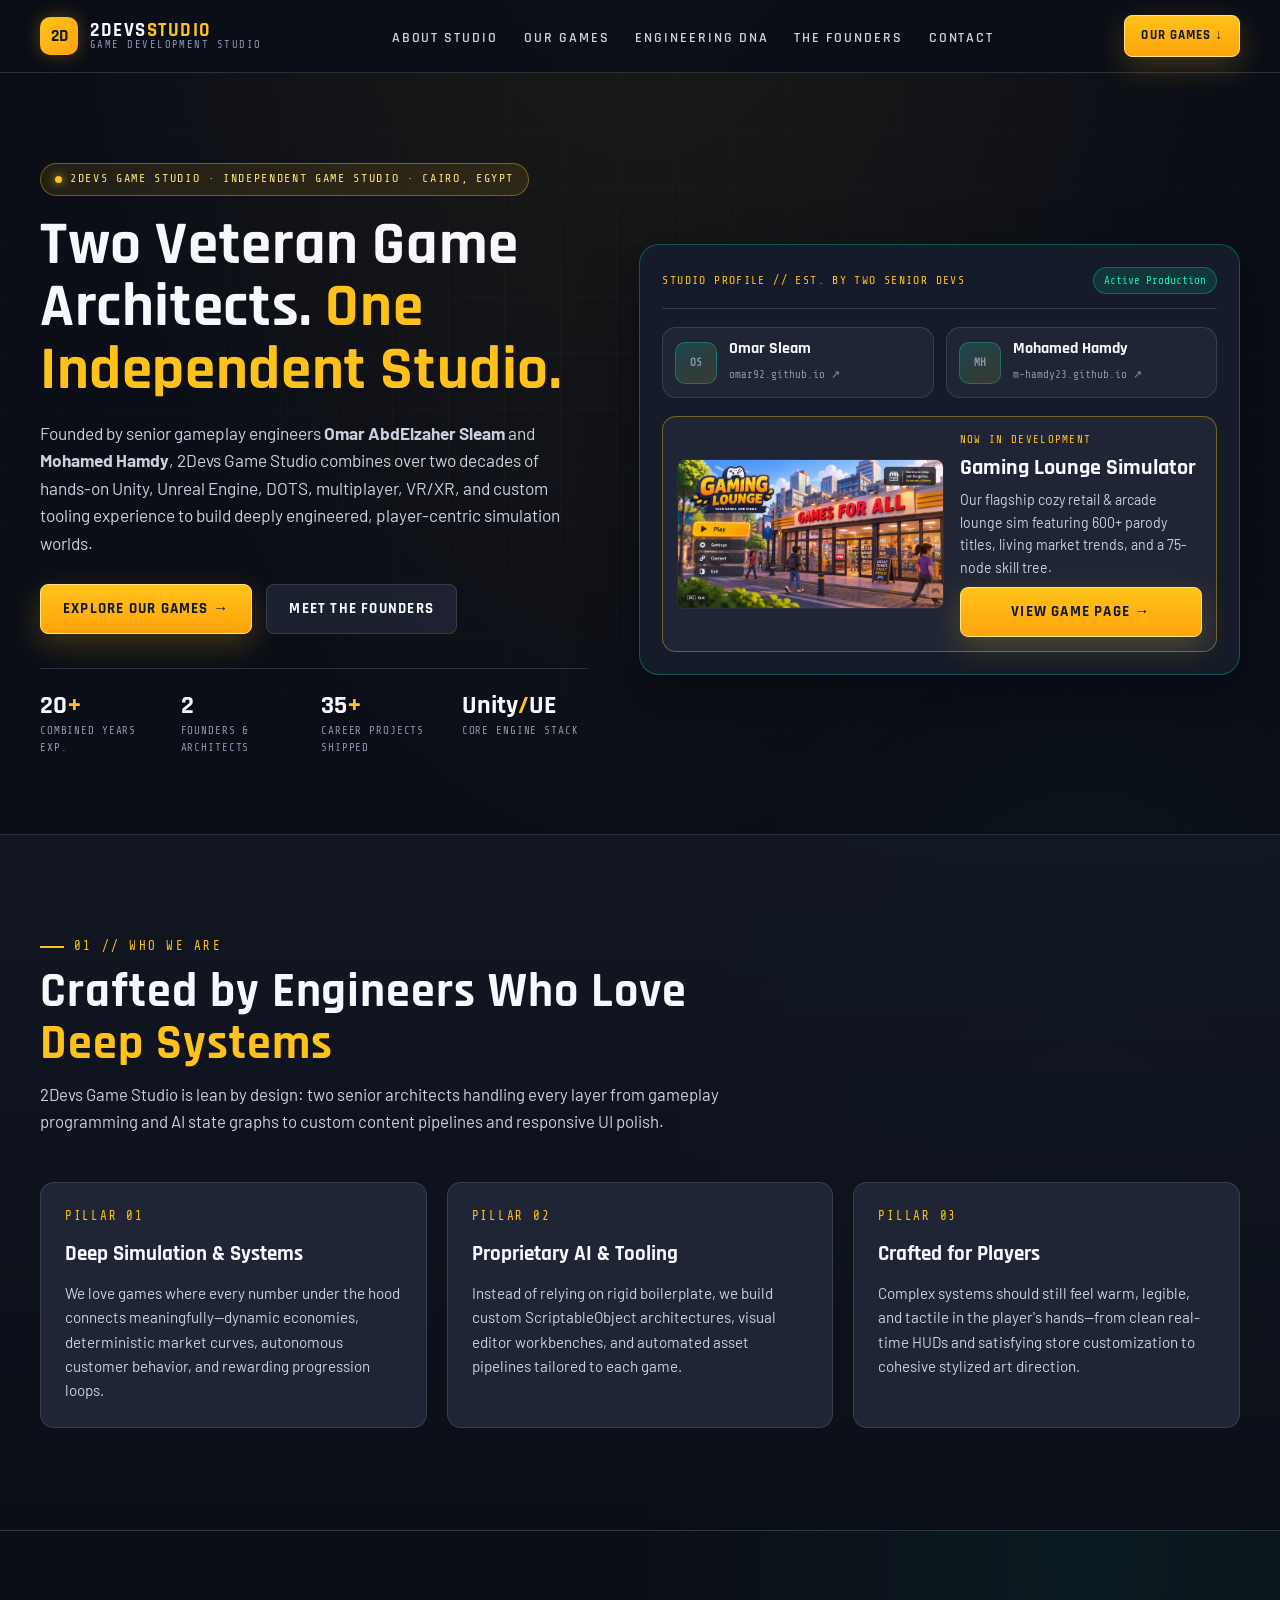
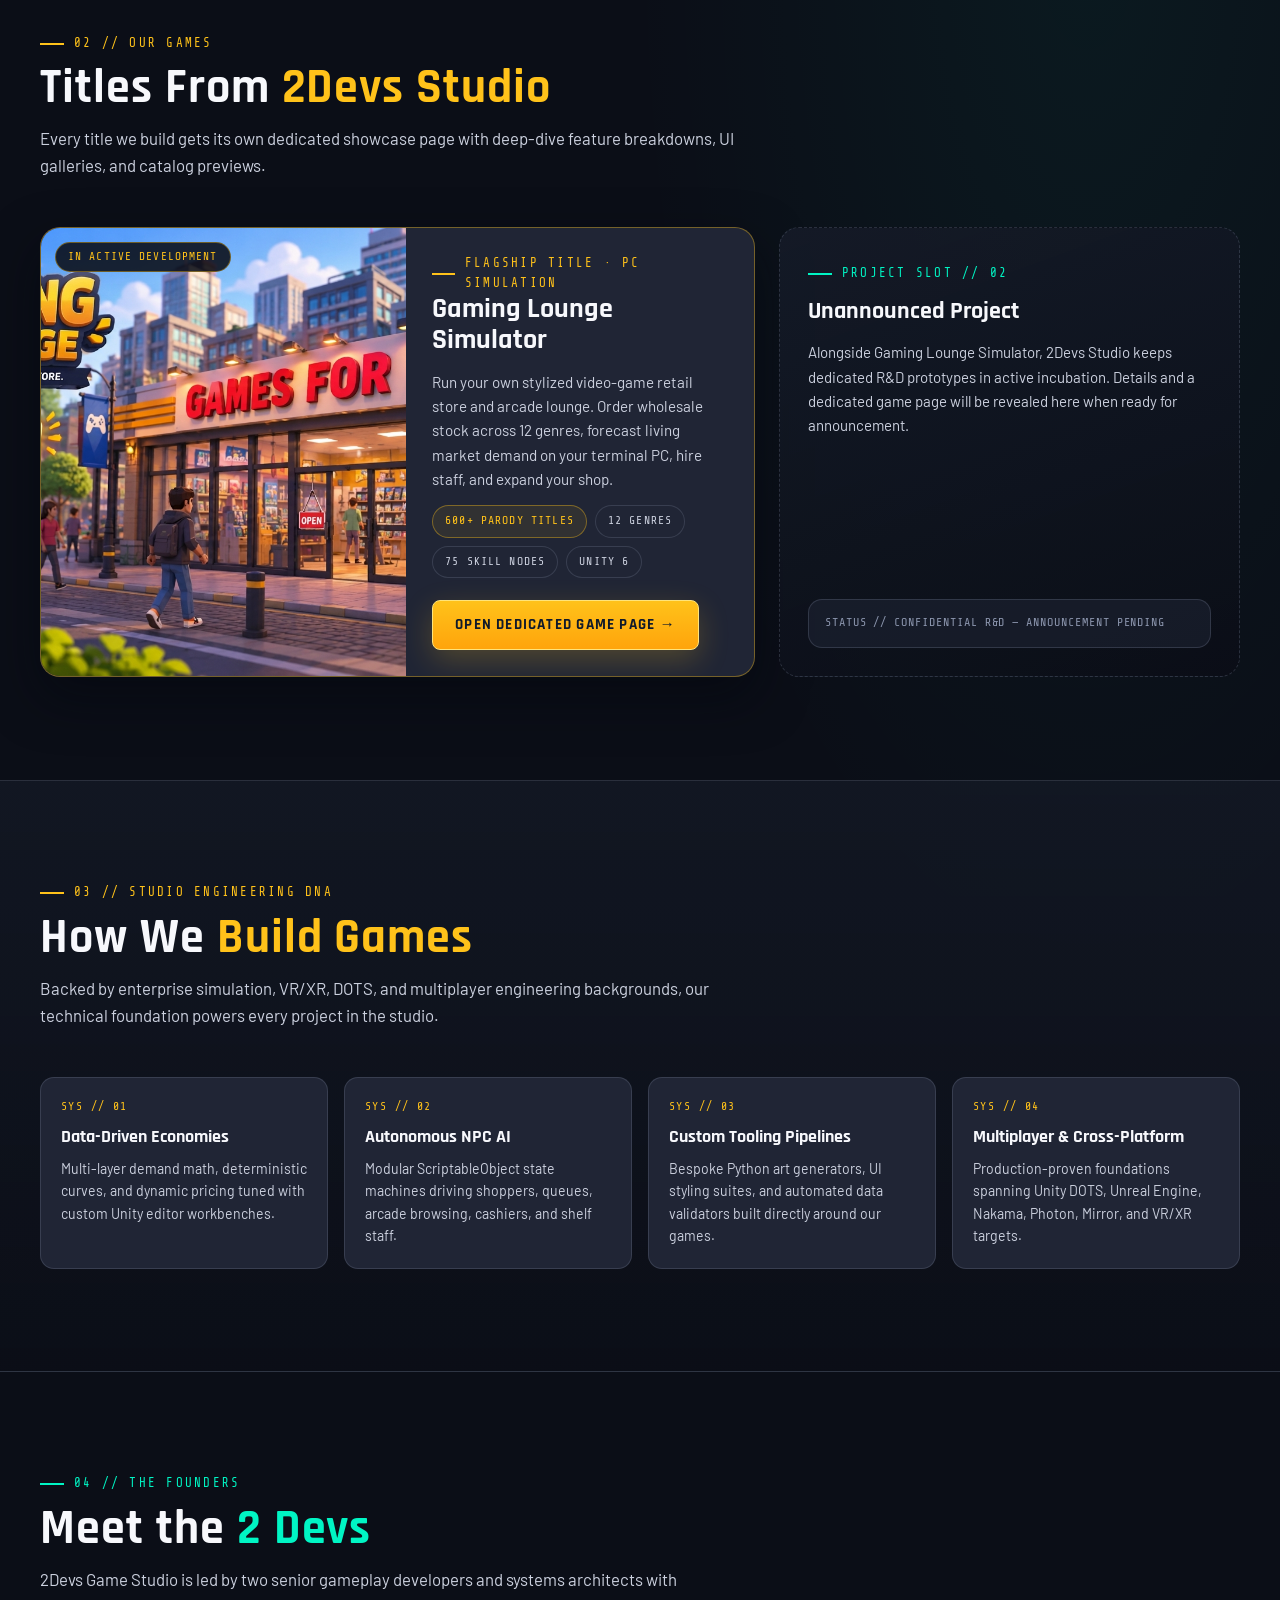
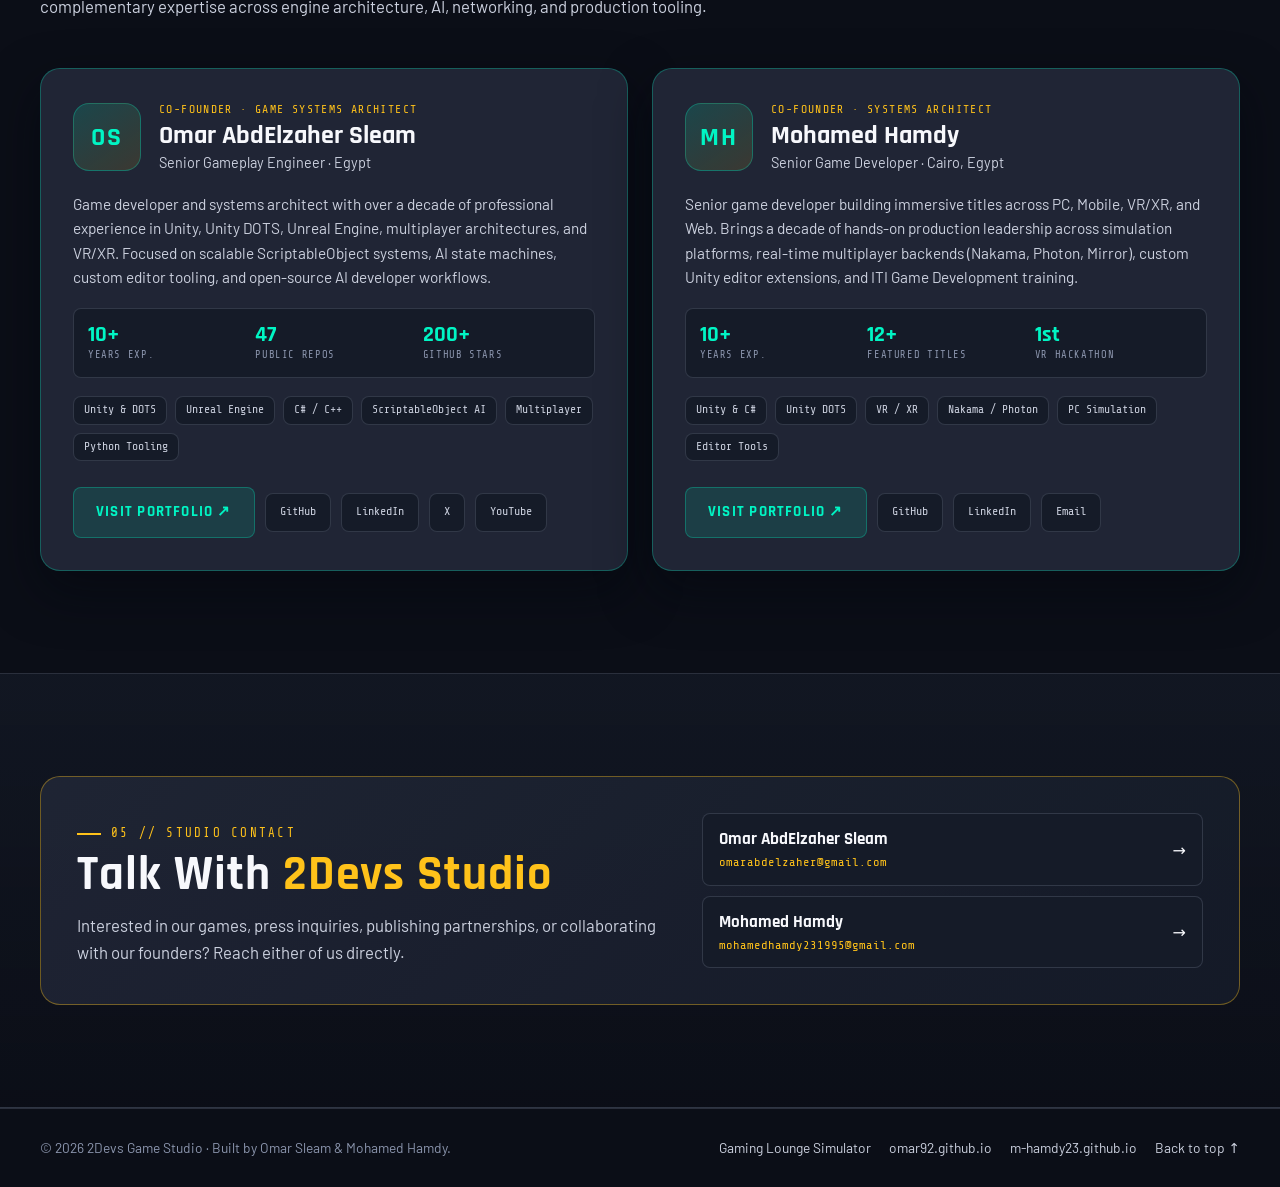
==== commit f164e91a: "Split studio home page and dedicated Gaming Lounge Simulator page" ====
--- a/index.html
+++ b/index.html
@@ -3,10 +3,10 @@
 <head>
   <meta charset="UTF-8">
   <meta name="viewport" content="width=device-width, initial-scale=1.0">
-  <title>2Devs Game Studio — Indie Game Studio &amp; Creators of Gaming Lounge Simulator</title>
-  <meta name="description" content="2Devs Game Studio is an independent game development studio founded by Omar AbdElzaher Sleam and Mohamed Hamdy, currently building Gaming Lounge Simulator.">
-  <meta property="og:title" content="2Devs Game Studio — Gaming Lounge Simulator">
-  <meta property="og:description" content="Two veteran game systems architects crafting deep, cozy simulation games. Currently in development: Gaming Lounge Simulator.">
+  <title>2Devs Game Studio — Independent Game Development Studio</title>
+  <meta name="description" content="2Devs Game Studio is an independent game development company founded by Omar AbdElzaher Sleam and Mohamed Hamdy, engineering systems-driven simulation games.">
+  <meta property="og:title" content="2Devs Game Studio — Independent Game Development Studio">
+  <meta property="og:description" content="Founded by Omar AbdElzaher Sleam and Mohamed Hamdy. Building deeply engineered, player-centric worlds—starting with Gaming Lounge Simulator.">
   <meta property="og:type" content="website">
   <meta property="og:image" content="assets/screenshots/main-menu.jpg">
 
@@ -30,552 +30,258 @@
 
       <nav aria-label="Primary navigation">
         <ul class="nav-links">
-          <li><a href="#game">Our Game</a></li>
-          <li><a href="#features">Features</a></li>
-          <li><a href="#terminal">Inside the Shop</a></li>
-          <li><a href="#catalog">Game Catalog</a></li>
+          <li><a href="#about">About Studio</a></li>
+          <li><a href="#games">Our Games</a></li>
+          <li><a href="#dna">Engineering DNA</a></li>
           <li><a href="#founders">The Founders</a></li>
           <li><a href="#contact">Contact</a></li>
         </ul>
       </nav>
 
-      <a href="#game" class="btn btn--gold nav-cta">Gaming Lounge ↓</a>
+      <a href="#games" class="btn btn--gold nav-cta">Our Games ↓</a>
     </div>
   </header>
 
   <main id="top">
 
-    <!-- ═══ HERO ══════════════════════════════════════════════════════════ -->
+    <!-- ═══ STUDIO HERO ═══════════════════════════════════════════════════ -->
     <section class="hero">
       <div class="hero-backdrop-grid" aria-hidden="true"></div>
       <div class="container hero-grid">
         <div>
           <div class="hero-pill">
             <span class="hero-pill-dot" aria-hidden="true"></span>
-            <span>2Devs Game Studio · Cairo, Egypt</span>
+            <span>2Devs Game Studio · Independent Game Studio · Cairo, Egypt</span>
           </div>
 
           <h1 class="hero-title">
-            Two Veteran Game Architects. <em>Worlds Built Around Deep Systems.</em>
+            Two Veteran Game Architects. <em>One Independent Studio.</em>
           </h1>
 
           <p class="hero-desc">
-            2Devs Game Studio is an independent studio founded by senior gameplay engineers
-            <strong>Omar AbdElzaher Sleam</strong> and <strong>Mohamed Hamdy</strong>. We combine over two
-            decades of Unity, systems architecture, and AI engineering to craft tactile simulation games—starting
-            with our flagship project, <strong>Gaming Lounge Simulator</strong>.
+            Founded by senior gameplay engineers <strong>Omar AbdElzaher Sleam</strong> and
+            <strong>Mohamed Hamdy</strong>, 2Devs Game Studio combines over two decades of hands-on Unity,
+            Unreal Engine, DOTS, multiplayer, VR/XR, and custom tooling experience to build deeply engineered,
+            player-centric simulation worlds.
           </p>
 
           <div class="hero-actions">
-            <a href="#game" class="btn btn--gold">Explore Gaming Lounge →</a>
+            <a href="#games" class="btn btn--gold">Explore Our Games →</a>
             <a href="#founders" class="btn btn--ghost">Meet the Founders</a>
           </div>
 
-          <div class="hero-stats" aria-label="Studio highlights">
+          <div class="hero-stats" aria-label="Studio profile">
             <div class="hero-stat">
               <span class="hero-stat-value">20<span>+</span></span>
               <span class="hero-stat-label">Combined Years Exp.</span>
             </div>
             <div class="hero-stat">
-              <span class="hero-stat-value">600<span>+</span></span>
-              <span class="hero-stat-label">In-Game Parody Titles</span>
+              <span class="hero-stat-value">2</span>
+              <span class="hero-stat-label">Founders &amp; Architects</span>
             </div>
             <div class="hero-stat">
-              <span class="hero-stat-value">75</span>
-              <span class="hero-stat-label">Skill Tree Nodes</span>
+              <span class="hero-stat-value">35<span>+</span></span>
+              <span class="hero-stat-label">Career Projects Shipped</span>
             </div>
             <div class="hero-stat">
-              <span class="hero-stat-value">12</span>
-              <span class="hero-stat-label">Game Genres</span>
-            </div>
-          </div>
-        </div>
-
-        <aside class="hero-showcase" aria-label="Flagship game preview">
-          <div class="hero-showcase-bar">
-            <span class="hero-showcase-tag">Current Project // Flagship Title</span>
-            <span class="hero-showcase-status">In Active Development</span>
-          </div>
-
-          <div class="hero-frame">
-            <button
-              type="button"
-              class="hero-frame-trigger"
-              data-lightbox-src="assets/screenshots/main-menu.jpg"
-              data-lightbox-title="Gaming Lounge Simulator — Main Menu &amp; Storefront"
-              data-lightbox-caption="Warm stylized retail world with dynamic day-to-night cycle and tactile storefront design."
-              data-lightbox-width="1365"
-              data-lightbox-height="768"
-              aria-label="Inspect full-resolution screenshot of Gaming Lounge Simulator main menu"
-            >
+              <span class="hero-stat-value">Unity<span>/</span>UE</span>
+              <span class="hero-stat-label">Core Engine Stack</span>
+            </div>
+          </div>
+        </div>
+
+        <aside class="studio-hero-card" aria-label="2Devs Studio overview">
+          <div class="studio-hero-top">
+            <span class="hero-showcase-tag">Studio Profile // Est. by Two Senior Devs</span>
+            <span class="hero-showcase-status">Active Production</span>
+          </div>
+
+          <div class="studio-hero-founders">
+            <a href="https://omar92.github.io/" target="_blank" rel="noopener noreferrer" class="studio-founder-chip">
+              <span class="studio-founder-badge" aria-hidden="true">OS</span>
+              <div>
+                <strong>Omar Sleam</strong>
+                <span>omar92.github.io ↗</span>
+              </div>
+            </a>
+            <a href="https://m-hamdy23.github.io/" target="_blank" rel="noopener noreferrer" class="studio-founder-chip">
+              <span class="studio-founder-badge" aria-hidden="true">MH</span>
+              <div>
+                <strong>Mohamed Hamdy</strong>
+                <span>m-hamdy23.github.io ↗</span>
+              </div>
+            </a>
+          </div>
+
+          <div class="studio-spotlight">
+            <div class="studio-spotlight-media">
               <img
                 src="assets/screenshots/main-menu.jpg"
-                alt="Gaming Lounge Simulator storefront and main menu showing the Games For All shop exterior"
+                alt="Gaming Lounge Simulator main menu and stylized game store preview"
                 fetchpriority="high"
                 width="1365"
                 height="768"
               >
-            </button>
-          </div>
-
-          <div class="hero-frame-caption">
-            <div>
-              <strong>Gaming Lounge Simulator</strong>
-              <div>Build your shop. Sell the games. Grow your dream.</div>
-            </div>
-            <span class="hero-zoom-hint">Click to Expand</span>
+            </div>
+            <div class="studio-spotlight-copy">
+              <span class="studio-spotlight-label">Now In Development</span>
+              <h2>Gaming Lounge Simulator</h2>
+              <p>Our flagship cozy retail &amp; arcade lounge sim featuring 600+ parody titles, living market trends, and a 75-node skill tree.</p>
+              <a href="games/gaming-lounge-simulator.html" class="btn btn--gold">View Game Page →</a>
+            </div>
           </div>
         </aside>
       </div>
     </section>
 
-    <!-- ═══ FLAGSHIP GAME & 4 PILLARS ═════════════════════════════════════ -->
-    <section id="game" class="section section--alt">
-      <div class="container">
-        <div class="game-banner">
-          <div class="section-header" style="margin-bottom: 0;">
-            <span class="section-eyebrow">01 // Flagship Project</span>
-            <h2 class="section-title">Gaming Lounge <em>Simulator</em></h2>
-            <p class="section-lead">
-              Step behind the counter of your very own video-game retail shop and arcade lounge. Curate shelves
-              stocked with hundreds of parody boxed titles, forecast living genre demand on your shop terminal,
-              customize every corner of your floor plan, and build an unstoppable team.
-            </p>
-          </div>
-
-          <div class="game-meta-pills" aria-label="Game details">
-            <span class="meta-pill meta-pill--gold">PC Simulation</span>
-            <span class="meta-pill">First-Person Retail &amp; Arcade</span>
-            <span class="meta-pill">Unity 6</span>
-          </div>
-        </div>
-
-        <div id="features" class="pillars-grid">
-          <article class="pillar-card">
-            <div class="pillar-top">
-              <span class="pillar-index">PILLAR 01</span>
-              <span class="pillar-chip">600+ Titles · 12 Genres</span>
-            </div>
-            <h3 class="pillar-title">Stock Parody Game Cases &amp; Complete Your Codex</h3>
-            <p class="pillar-body">
-              Order physical game cases across twelve distinct genres—from <em>Call of Doody</em> and
-              <em>Door Infernal</em> to <em>The Snitcher 3</em>, <em>President Evil</em>, and
-              <em>Dark Bowls</em>—each with custom front, spine, and back cover art.
-            </p>
-            <ul class="pillar-points">
-              <li>12 genre aisles with dedicated shelf signs &amp; mixed bargain displays</li>
-              <li>Daily wholesale supplier rotation &amp; featured New Release hype drops</li>
-              <li>Collectible in-game Codex tracking discovered covers, ratings, and pricing</li>
-            </ul>
-          </article>
-
-          <article class="pillar-card">
-            <div class="pillar-top">
-              <span class="pillar-index">PILLAR 02</span>
-              <span class="pillar-chip">3-Layer Demand Engine</span>
-            </div>
-            <h3 class="pillar-title">Read a Living Market &amp; 28-Day Season Calendar</h3>
-            <p class="pillar-body">
-              Customer preferences shift dynamically every day across three interacting simulation layers:
-              procedural market curves, yearly seasonal calendar events, and fresh release hype windows.
-            </p>
-            <ul class="pillar-points">
-              <li>Interactive <strong>Trends</strong> forecast app projecting demand windows 2–14 days out</li>
-              <li><strong>28-Day Season Calendar</strong> showing upcoming genre modifiers &amp; drops</li>
-              <li>Autonomous NPC customers with category demand budgets &amp; shelf-search AI</li>
-            </ul>
-          </article>
-
-          <article class="pillar-card">
-            <div class="pillar-top">
-              <span class="pillar-index">PILLAR 03</span>
-              <span class="pillar-chip">Cozy Storefront &amp; Arcade</span>
-            </div>
-            <h3 class="pillar-title">Customize Every Finish &amp; Add Playable Arcades</h3>
-            <p class="pillar-body">
-              Design a bright, welcoming store from sunrise to late-night rush. Order new furniture on your
-              tablet, customize shop finishes, expand your floor footprint, and install playable arcade cabinets.
-            </p>
-            <ul class="pillar-points">
-              <li>Modular 3-, 4-, and 5-row shelves, display racks, and interior styling options</li>
-              <li>Dynamic time-of-day lighting with warm street lamps and cozy neon-free atmosphere</li>
-              <li>Arcade lounge cabinets that attract browsing customers and generate extra revenue</li>
-            </ul>
-          </article>
-
-          <article class="pillar-card">
-            <div class="pillar-top">
-              <span class="pillar-index">PILLAR 04</span>
-              <span class="pillar-chip">Staff Book &amp; 75 Skills</span>
-            </div>
-            <h3 class="pillar-title">Hire Staff &amp; Master the 75-Node Skill Tree</h3>
-            <p class="pillar-body">
-              Scale from solo shopkeeper to full retail manager. Recruit cashiers and shelf organizers from
-              daily applicant pools and invest profits into six deep progression branches.
-            </p>
-            <ul class="pillar-points">
-              <li>Staff Book with Cashier &amp; Organization speed tiers (Bad to Excellent) &amp; daily payroll</li>
-              <li>6 Skill Branches: Operations, Customer Experience, Daily Suppliers, New Releases, Staff, Arcade</li>
-              <li>Unlocks larger carry capacity, bulk discounts, bonus copies, and longer shop days</li>
-            </ul>
-          </article>
-        </div>
-      </div>
-    </section>
-
-    <!-- ═══ INSIDE THE SHOP TERMINAL (TABBED GALLERY) ═════════════════════ -->
-    <section id="terminal" class="section">
+    <!-- ═══ ABOUT THE STUDIO ══════════════════════════════════════════════ -->
+    <section id="about" class="section section--alt">
       <div class="container">
         <div class="section-header">
-          <span class="section-eyebrow">02 // Inside the Shop</span>
-          <h2 class="section-title">Explore the <em>Shop Floor &amp; Terminal</em></h2>
+          <span class="section-eyebrow">01 // Who We Are</span>
+          <h2 class="section-title">Crafted by Engineers Who Love <em>Deep Systems</em></h2>
           <p class="section-lead">
-            Switch between tabs to preview gameplay HUD, shop customization, computer apps, staff management,
-            and progression screens. Click any frame to inspect it full-size.
+            2Devs Game Studio is lean by design: two senior architects handling every layer from gameplay
+            programming and AI state graphs to custom content pipelines and responsive UI polish.
           </p>
         </div>
 
-        <div class="terminal-shell">
-          <div class="terminal-tablist" role="tablist" focusgroup="tablist nomemory" aria-label="Shop terminal views">
-            <button type="button" role="tab" id="tab-storefront" class="terminal-tab" aria-selected="true" focusgroupstart>
-              Storefront &amp; HUD
-            </button>
-            <button type="button" role="tab" id="tab-market" class="terminal-tab" aria-selected="false">
-              Shop PC &amp; Market
-            </button>
-            <button type="button" role="tab" id="tab-progression" class="terminal-tab" aria-selected="false">
-              Progression &amp; Staff
-            </button>
-            <button type="button" role="tab" id="tab-codex" class="terminal-tab" aria-selected="false">
-              Codex &amp; Expansion
-            </button>
-          </div>
-
-          <div class="terminal-panels">
-            <!-- Panel 1: Storefront & HUD -->
-            <div role="tabpanel" class="terminal-panel" aria-labelledby="tab-storefront" tabindex="0">
-              <div class="tabpanel-inner">
-                <div class="tabpanel-intro">
-                  <h3>First-Person Retail Loop &amp; Store Styling</h3>
-                  <p>Minimal translucent HUD keeps the warm store world front and center while letting you carry boxes, customize finishes, and furnish your floor.</p>
-                </div>
-
-                <div class="gallery-grid">
-                  <button
-                    type="button"
-                    class="shot-card"
-                    data-lightbox-src="assets/screenshots/gameplay-hud.png"
-                    data-lightbox-title="Gameplay HUD &amp; Tactile Interaction"
-                    data-lightbox-caption="Capsule cash and clock displays, directional compass, tool hotbar, and gold-highlighted physical case interaction."
-                    data-lightbox-width="1672"
-                    data-lightbox-height="940"
-                  >
-                    <div class="shot-media">
-                      <img src="assets/screenshots/gameplay-hud.png" alt="First-person gameplay HUD showing compass, cash counter, tool hotbar, and interactive game case" width="1672" height="940" loading="lazy">
-                      <span class="shot-badge">Gameplay HUD</span>
-                    </div>
-                    <div class="shot-body">
-                      <h4 class="shot-title">Tactile Interaction &amp; Transparent HUD</h4>
-                      <p class="shot-desc">Pick up, restock, and arrange physical cases with a clean, unobstructed viewport.</p>
-                    </div>
-                  </button>
-
-                  <button
-                    type="button"
-                    class="shot-card"
-                    data-lightbox-src="assets/screenshots/shop-customization.png"
-                    data-lightbox-title="Real-Time Shop Finish Customization"
-                    data-lightbox-caption="Customize shelves, counters, walls, and doors with swappable materials and visual variants right on the shop floor."
-                    data-lightbox-width="1672"
-                    data-lightbox-height="941"
-                  >
-                    <div class="shot-media">
-                      <img src="assets/screenshots/shop-customization.png" alt="Shop customization overlay for swapping shelf and wall materials" width="1672" height="941" loading="lazy">
-                      <span class="shot-badge">Customization</span>
-                    </div>
-                    <div class="shot-body">
-                      <h4 class="shot-title">Live Material &amp; Shape Swapper</h4>
-                      <p class="shot-desc">Tailor your shelves, flooring, and trim to match your signature store look.</p>
-                    </div>
-                  </button>
-
-                  <button
-                    type="button"
-                    class="shot-card"
-                    data-lightbox-src="assets/screenshots/furniture-shop.png"
-                    data-lightbox-title="Tablet Furniture Shop"
-                    data-lightbox-caption="Browse modular shelves, checkout counters, and arcade cabinets directly from your in-hand shop tablet."
-                    data-lightbox-width="1672"
-                    data-lightbox-height="941"
-                  >
-                    <div class="shot-media">
-                      <img src="assets/screenshots/furniture-shop.png" alt="In-game tablet furniture store displaying shelves and shop fixtures" width="1672" height="941" loading="lazy">
-                      <span class="shot-badge">Tablet App</span>
-                    </div>
-                    <div class="shot-body">
-                      <h4 class="shot-title">Tablet Furniture Catalog</h4>
-                      <p class="shot-desc">Order new 3-, 4-, and 5-row shelves plus arcade machines as profits climb.</p>
-                    </div>
-                  </button>
-                </div>
-              </div>
-            </div>
-
-            <!-- Panel 2: Shop PC & Market -->
-            <div role="tabpanel" class="terminal-panel" aria-labelledby="tab-market" hidden="until-found">
-              <div class="tabpanel-inner">
-                <div class="tabpanel-intro">
-                  <h3>Shop Terminal Desktop, Wholesale Store &amp; Season Calendar</h3>
-                  <p>Your in-store PC acts as the command center for ordering wholesale stock, jumping on trending releases, and planning around 28-day seasonal spikes.</p>
-                </div>
-
-                <div class="gallery-grid">
-                  <button
-                    type="button"
-                    class="shot-card"
-                    data-lightbox-src="assets/screenshots/pc-desktop.png"
-                    data-lightbox-title="Shop Terminal Desktop"
-                    data-lightbox-caption="Access Store, New Releases, Trends, Season Calendar, Staff Book, Skill Tree, and Codex from your counter PC."
-                    data-lightbox-width="1672"
-                    data-lightbox-height="941"
-                  >
-                    <div class="shot-media">
-                      <img src="assets/screenshots/pc-desktop.png" alt="Gaming Lounge in-game computer desktop with shop management applications" width="1672" height="941" loading="lazy">
-                      <span class="shot-badge">Shop PC</span>
-                    </div>
-                    <div class="shot-body">
-                      <h4 class="shot-title">Shop Terminal OS</h4>
-                      <p class="shot-desc">Dedicated multi-app desktop running inside your counter monitor.</p>
-                    </div>
-                  </button>
-
-                  <button
-                    type="button"
-                    class="shot-card"
-                    data-lightbox-src="assets/screenshots/pc-store.png"
-                    data-lightbox-title="Wholesale Store &amp; Margin Preview"
-                    data-lightbox-caption="Filter daily supplier titles by genre, demand, score, and price with real-time wholesale margin calculations."
-                    data-lightbox-width="1672"
-                    data-lightbox-height="941"
-                  >
-                    <div class="shot-media">
-                      <img src="assets/screenshots/pc-store.png" alt="Wholesale Store terminal app showing game listings, demand values, and profit margin" width="1672" height="941" loading="lazy">
-                      <span class="shot-badge">Wholesale</span>
-                    </div>
-                    <div class="shot-body">
-                      <h4 class="shot-title">Daily Suppliers &amp; Margin Tracking</h4>
-                      <p class="shot-desc">Compare stock levels, demand scores, and retail profit before placing bulk orders.</p>
-                    </div>
-                  </button>
-
-                  <button
-                    type="button"
-                    class="shot-card"
-                    data-lightbox-src="assets/screenshots/pc-new-releases.png"
-                    data-lightbox-title="New Releases &amp; Hype Windows"
-                    data-lightbox-caption="Capitalize on multi-day launch hype windows and unlock tiered bulk discounts as your business grows."
-                    data-lightbox-width="1672"
-                    data-lightbox-height="941"
-                  >
-                    <div class="shot-media">
-                      <img src="assets/screenshots/pc-new-releases.png" alt="New Releases terminal app displaying featured game launch and bulk discount tiers" width="1672" height="941" loading="lazy">
-                      <span class="shot-badge">New Releases</span>
-                    </div>
-                    <div class="shot-body">
-                      <h4 class="shot-title">Featured Drops &amp; Bulk Savings</h4>
-                      <p class="shot-desc">Stock fresh headline releases early to ride genre demand spikes.</p>
-                    </div>
-                  </button>
-
-                  <button
-                    type="button"
-                    class="shot-card"
-                    data-lightbox-src="assets/screenshots/pc-calendar.png"
-                    data-lightbox-title="28-Day Season Calendar &amp; Event Modifiers"
-                    data-lightbox-caption="Track upcoming seasonal festivals, sale events, and genre demand boosts across a full 28-day month."
-                    data-lightbox-width="1672"
-                    data-lightbox-height="941"
-                  >
-                    <div class="shot-media">
-                      <img src="assets/screenshots/pc-calendar.png" alt="28-Day Season Calendar terminal app with event spans and release markers" width="1672" height="941" loading="lazy">
-                      <span class="shot-badge">Calendar</span>
-                    </div>
-                    <div class="shot-body">
-                      <h4 class="shot-title">28-Day Season Planner</h4>
-                      <p class="shot-desc">Anticipate seasonal genre surges and plan inventory ahead of big dates.</p>
-                    </div>
-                  </button>
-                </div>
-              </div>
-            </div>
-
-            <!-- Panel 3: Progression & Staff -->
-            <div role="tabpanel" class="terminal-panel" aria-labelledby="tab-progression" hidden="until-found">
-              <div class="tabpanel-inner">
-                <div class="tabpanel-intro">
-                  <h3>75-Node Skill Tree &amp; Staff Book</h3>
-                  <p>Invest your earnings into permanent store upgrades across six radial branches and hire specialized staff to keep queues moving and shelves stocked.</p>
-                </div>
-
-                <div class="gallery-grid">
-                  <button
-                    type="button"
-                    class="shot-card"
-                    data-lightbox-src="assets/screenshots/pc-skill-tree.png"
-                    data-lightbox-title="75-Node Radial Skill Tree"
-                    data-lightbox-caption="Six branches—Operations, Customer Experience, Daily Suppliers, New Releases, Staff, and Arcade—with custom pictograms and rank markers."
-                    data-lightbox-width="1672"
-                    data-lightbox-height="941"
-                  >
-                    <div class="shot-media">
-                      <img src="assets/screenshots/pc-skill-tree.png" alt="Skill Tree computer app displaying six radial progression branches" width="1672" height="941" loading="lazy">
-                      <span class="shot-badge">Skill Tree</span>
-                    </div>
-                    <div class="shot-body">
-                      <h4 class="shot-title">6-Branch Progression Network</h4>
-                      <p class="shot-desc">Pan, zoom, and unlock 75 nodes expanding shop capacity, discounts, and arcade earnings.</p>
-                    </div>
-                  </button>
-
-                  <button
-                    type="button"
-                    class="shot-card"
-                    data-lightbox-src="assets/screenshots/pc-staff-book.png"
-                    data-lightbox-title="Staff Book &amp; Employee Roles"
-                    data-lightbox-caption="Evaluate applicant cashier and organization tiers, compare daily wages, and assign employees to Cashier or Manage Shelves."
-                    data-lightbox-width="1672"
-                    data-lightbox-height="941"
-                  >
-                    <div class="shot-media">
-                      <img src="assets/screenshots/pc-staff-book.png" alt="Staff Book terminal app listing hired employees, speed tiers, and job assignments" width="1672" height="941" loading="lazy">
-                      <span class="shot-badge">Staff Book</span>
-                    </div>
-                    <div class="shot-body">
-                      <h4 class="shot-title">Hiring, Roles &amp; Speed Tiers</h4>
-                      <p class="shot-desc">Assign autonomous staff to checkout duty or shelf restocking as foot traffic grows.</p>
-                    </div>
-                  </button>
-                </div>
-              </div>
-            </div>
-
-            <!-- Panel 4: Codex & Expansion -->
-            <div role="tabpanel" class="terminal-panel" aria-labelledby="tab-codex" hidden="until-found">
-              <div class="tabpanel-inner">
-                <div class="tabpanel-intro">
-                  <h3>Collector Codex &amp; Shop Floor Expansion</h3>
-                  <p>Every game cover you unlock enters your permanent store Codex, while floor expansion upgrades physically open up new retail space for aisles and arcades.</p>
-                </div>
-
-                <div class="gallery-grid">
-                  <button
-                    type="button"
-                    class="shot-card"
-                    data-lightbox-src="assets/screenshots/pc-codex.png"
-                    data-lightbox-title="In-Game Game Catalog Codex"
-                    data-lightbox-caption="Browse unlocked titles across 12 genres with full cover previews, wholesale vs. retail pricing, and descriptions."
-                    data-lightbox-width="1672"
-                    data-lightbox-height="941"
-                  >
-                    <div class="shot-media">
-                      <img src="assets/screenshots/pc-codex.png" alt="Codex terminal app showing unlocked game cover art, genres, and pricing data" width="1672" height="941" loading="lazy">
-                      <span class="shot-badge">Codex</span>
-                    </div>
-                    <div class="shot-body">
-                      <h4 class="shot-title">600-Title Game Codex</h4>
-                      <p class="shot-desc">Track every parody title discovered across your store's lifetime.</p>
-                    </div>
-                  </button>
-
-                  <button
-                    type="button"
-                    class="shot-card"
-                    data-lightbox-src="assets/screenshots/shop-expansion.png"
-                    data-lightbox-title="Store Floor Expansion"
-                    data-lightbox-caption="Unlock bigger store footprints to house specialized genre aisles, checkout lanes, and an expanded arcade lounge."
-                    data-lightbox-width="1672"
-                    data-lightbox-height="941"
-                  >
-                    <div class="shot-media">
-                      <img src="assets/screenshots/shop-expansion.png" alt="Shop expansion interface for upgrading store square footage" width="1672" height="941" loading="lazy">
-                      <span class="shot-badge">Expansion</span>
-                    </div>
-                    <div class="shot-body">
-                      <h4 class="shot-title">Expand Your Floor Plan</h4>
-                      <p class="shot-desc">Grow from a cozy corner shop into a packed multi-aisle gaming lounge.</p>
-                    </div>
-                  </button>
-                </div>
-              </div>
-            </div>
-          </div>
-        </div>
-      </div>
-    </section>
-
-    <!-- ═══ ON THE SHELVES (PARODY CATALOG & GENRE REEL) ══════════════════ -->
-    <section id="catalog" class="section section--alt">
+        <div class="studio-values-grid">
+          <article class="studio-value-card">
+            <span class="pillar-index">PILLAR 01</span>
+            <h3>Deep Simulation &amp; Systems</h3>
+            <p>
+              We love games where every number under the hood connects meaningfully—dynamic economies,
+              deterministic market curves, autonomous customer behavior, and rewarding progression loops.
+            </p>
+          </article>
+
+          <article class="studio-value-card">
+            <span class="pillar-index">PILLAR 02</span>
+            <h3>Proprietary AI &amp; Tooling</h3>
+            <p>
+              Instead of relying on rigid boilerplate, we build custom ScriptableObject architectures, visual
+              editor workbenches, and automated asset pipelines tailored to each game.
+            </p>
+          </article>
+
+          <article class="studio-value-card">
+            <span class="pillar-index">PILLAR 03</span>
+            <h3>Crafted for Players</h3>
+            <p>
+              Complex systems should still feel warm, legible, and tactile in the player's hands—from clean
+              real-time HUDs and satisfying store customization to cohesive stylized art direction.
+            </p>
+          </article>
+        </div>
+      </div>
+    </section>
+
+    <!-- ═══ OUR GAMES CATALOG ═════════════════════════════════════════════ -->
+    <section id="games" class="section">
       <div class="container">
         <div class="section-header">
-          <span class="section-eyebrow">03 // On the Shelves</span>
-          <h2 class="section-title">600+ Parody Titles Across <em>12 Genres</em></h2>
+          <span class="section-eyebrow">02 // Our Games</span>
+          <h2 class="section-title">Titles From <em>2Devs Studio</em></h2>
           <p class="section-lead">
-            Every shelf in Gaming Lounge Simulator stocks custom physical cases with lovingly parodied titles,
-            genre badges, and full front-to-back box art. Filter a curated sample below or click any case to
-            inspect the full wrap-around cover.
+            Every title we build gets its own dedicated showcase page with deep-dive feature breakdowns,
+            UI galleries, and catalog previews.
           </p>
         </div>
 
-        <!-- Pauseable Genre Sign Marquee (WCAG 2.2.2) -->
-        <div class="reel-bar" aria-label="12 in-game genre badges">
-          <div class="reel-viewport">
-            <div class="reel-track" id="reel-track">
-              <div class="sign-chip"><img src="assets/signs/actioncategory.png" alt="Action genre badge" width="597" height="848" loading="lazy"></div>
-              <div class="sign-chip"><img src="assets/signs/rpgcategory.png" alt="RPG genre badge" width="597" height="848" loading="lazy"></div>
-              <div class="sign-chip"><img src="assets/signs/simulationcategory.png" alt="Simulation genre badge" width="597" height="848" loading="lazy"></div>
-              <div class="sign-chip"><img src="assets/signs/horrorcategory.png" alt="Horror genre badge" width="597" height="848" loading="lazy"></div>
-              <div class="sign-chip"><img src="assets/signs/soulscategory.png" alt="Souls genre badge" width="597" height="848" loading="lazy"></div>
-              <div class="sign-chip"><img src="assets/signs/mmocategory.png" alt="MMO genre badge" width="597" height="848" loading="lazy"></div>
-              <div class="sign-chip"><img src="assets/signs/sportscategory.png" alt="Sports genre badge" width="597" height="848" loading="lazy"></div>
-              <div class="sign-chip"><img src="assets/signs/adventurecategory.png" alt="Adventure genre badge" width="597" height="848" loading="lazy"></div>
-              <div class="sign-chip"><img src="assets/signs/survivalcategory.png" alt="Survival genre badge" width="597" height="848" loading="lazy"></div>
-              <div class="sign-chip"><img src="assets/signs/platformercategory.png" alt="Platformer genre badge" width="597" height="848" loading="lazy"></div>
-              <div class="sign-chip"><img src="assets/signs/puzzlecategory.png" alt="Puzzle genre badge" width="597" height="848" loading="lazy"></div>
-              <div class="sign-chip"><img src="assets/signs/casualcategory.png" alt="Casual genre badge" width="597" height="848" loading="lazy"></div>
-
-              <!-- Duplicate loop for seamless scrolling -->
-              <div class="sign-chip" aria-hidden="true"><img src="assets/signs/actioncategory.png" alt="" width="597" height="848" loading="lazy"></div>
-              <div class="sign-chip" aria-hidden="true"><img src="assets/signs/rpgcategory.png" alt="" width="597" height="848" loading="lazy"></div>
-              <div class="sign-chip" aria-hidden="true"><img src="assets/signs/simulationcategory.png" alt="" width="597" height="848" loading="lazy"></div>
-              <div class="sign-chip" aria-hidden="true"><img src="assets/signs/horrorcategory.png" alt="" width="597" height="848" loading="lazy"></div>
-              <div class="sign-chip" aria-hidden="true"><img src="assets/signs/soulscategory.png" alt="" width="597" height="848" loading="lazy"></div>
-              <div class="sign-chip" aria-hidden="true"><img src="assets/signs/mmocategory.png" alt="" width="597" height="848" loading="lazy"></div>
-              <div class="sign-chip" aria-hidden="true"><img src="assets/signs/sportscategory.png" alt="" width="597" height="848" loading="lazy"></div>
-              <div class="sign-chip" aria-hidden="true"><img src="assets/signs/adventurecategory.png" alt="" width="597" height="848" loading="lazy"></div>
-              <div class="sign-chip" aria-hidden="true"><img src="assets/signs/survivalcategory.png" alt="" width="597" height="848" loading="lazy"></div>
-              <div class="sign-chip" aria-hidden="true"><img src="assets/signs/platformercategory.png" alt="" width="597" height="848" loading="lazy"></div>
-              <div class="sign-chip" aria-hidden="true"><img src="assets/signs/puzzlecategory.png" alt="" width="597" height="848" loading="lazy"></div>
-              <div class="sign-chip" aria-hidden="true"><img src="assets/signs/casualcategory.png" alt="" width="597" height="848" loading="lazy"></div>
-            </div>
-          </div>
-
-          <button type="button" id="reel-toggle" class="reel-control">Pause Reel</button>
-        </div>
-
-        <div class="catalog-toolbar">
-          <div class="filter-pills" role="group" aria-label="Filter showcase covers by genre">
-            <button type="button" class="filter-pill is-active" data-filter="all" aria-pressed="true">All Featured (12)</button>
-            <button type="button" class="filter-pill" data-filter="action" aria-pressed="false">Action</button>
-            <button type="button" class="filter-pill" data-filter="rpg" aria-pressed="false">RPG</button>
-            <button type="button" class="filter-pill" data-filter="simulation" aria-pressed="false">Simulation</button>
-            <button type="button" class="filter-pill" data-filter="horror" aria-pressed="false">Horror</button>
-            <button type="button" class="filter-pill" data-filter="souls-mmo" aria-pressed="false">Souls &amp; MMO</button>
-            <button type="button" class="filter-pill" data-filter="sports" aria-pressed="false">Sports</button>
-          </div>
-          <span class="catalog-note">Showing 12 highlights from the 600-title catalog</span>
-        </div>
-
-        <div class="covers-grid" id="covers-grid"></div>
+        <div class="games-catalog-grid">
+          <!-- Flagship Game Card -->
+          <article class="game-showcase-card">
+            <div class="game-showcase-media">
+              <img
+                src="assets/screenshots/main-menu.jpg"
+                alt="Gaming Lounge Simulator storefront artwork"
+                width="1365"
+                height="768"
+                loading="lazy"
+              >
+              <span class="game-showcase-badge">In Active Development</span>
+            </div>
+
+            <div class="game-showcase-body">
+              <div>
+                <span class="section-eyebrow">Flagship Title · PC Simulation</span>
+                <h3>Gaming Lounge Simulator</h3>
+              </div>
+
+              <p>
+                Run your own stylized video-game retail store and arcade lounge. Order wholesale stock across
+                12 genres, forecast living market demand on your terminal PC, hire staff, and expand your shop.
+              </p>
+
+              <div class="game-showcase-metrics">
+                <span class="meta-pill meta-pill--gold">600+ Parody Titles</span>
+                <span class="meta-pill">12 Genres</span>
+                <span class="meta-pill">75 Skill Nodes</span>
+                <span class="meta-pill">Unity 6</span>
+              </div>
+
+              <div class="game-showcase-actions">
+                <a href="games/gaming-lounge-simulator.html" class="btn btn--gold">
+                  Open Dedicated Game Page →
+                </a>
+              </div>
+            </div>
+          </article>
+
+          <!-- Extensible Future Title Slot -->
+          <article class="game-mystery-card" aria-label="Upcoming studio project">
+            <div>
+              <span class="section-eyebrow section-eyebrow--cyan">Project Slot // 02</span>
+              <h3 style="margin-top: 8px;">Unannounced Project</h3>
+              <p style="margin-top: 10px;">
+                Alongside Gaming Lounge Simulator, 2Devs Studio keeps dedicated R&amp;D prototypes in active
+                incubation. Details and a dedicated game page will be revealed here when ready for announcement.
+              </p>
+            </div>
+
+            <div class="game-mystery-slot">
+              STATUS // CONFIDENTIAL R&amp;D — ANNOUNCEMENT PENDING
+            </div>
+          </article>
+        </div>
+      </div>
+    </section>
+
+    <!-- ═══ STUDIO ENGINEERING DNA ════════════════════════════════════════ -->
+    <section id="dna" class="section section--alt">
+      <div class="container">
+        <div class="section-header">
+          <span class="section-eyebrow">03 // Studio Engineering DNA</span>
+          <h2 class="section-title">How We <em>Build Games</em></h2>
+          <p class="section-lead">
+            Backed by enterprise simulation, VR/XR, DOTS, and multiplayer engineering backgrounds, our technical
+            foundation powers every project in the studio.
+          </p>
+        </div>
+
+        <div class="dna-grid" style="margin-bottom: 0;">
+          <div class="dna-card">
+            <div class="dna-code">SYS // 01</div>
+            <h3>Data-Driven Economies</h3>
+            <p>Multi-layer demand math, deterministic curves, and dynamic pricing tuned with custom Unity editor workbenches.</p>
+          </div>
+          <div class="dna-card">
+            <div class="dna-code">SYS // 02</div>
+            <h3>Autonomous NPC AI</h3>
+            <p>Modular ScriptableObject state machines driving shoppers, queues, arcade browsing, cashiers, and shelf staff.</p>
+          </div>
+          <div class="dna-card">
+            <div class="dna-code">SYS // 03</div>
+            <h3>Custom Tooling Pipelines</h3>
+            <p>Bespoke Python art generators, UI styling suites, and automated data validators built directly around our games.</p>
+          </div>
+          <div class="dna-card">
+            <div class="dna-code">SYS // 04</div>
+            <h3>Multiplayer &amp; Cross-Platform</h3>
+            <p>Production-proven foundations spanning Unity DOTS, Unreal Engine, Nakama, Photon, Mirror, and VR/XR targets.</p>
+          </div>
+        </div>
       </div>
     </section>
 
@@ -586,8 +292,8 @@
           <span class="section-eyebrow section-eyebrow--cyan">04 // The Founders</span>
           <h2 class="section-title">Meet the <span class="accent-cyan">2 Devs</span></h2>
           <p class="section-lead">
-            2Devs Game Studio unites two seasoned gameplay programmers and systems architects with deep
-            backgrounds in Unity, DOTS, Unreal Engine, VR/XR, and real-time multiplayer infrastructure.
+            2Devs Game Studio is led by two senior gameplay developers and systems architects with complementary
+            expertise across engine architecture, AI, networking, and production tooling.
           </p>
         </div>
 
@@ -698,45 +404,17 @@
       </div>
     </section>
 
-    <!-- ═══ STUDIO DNA & CONTACT ══════════════════════════════════════════ -->
+    <!-- ═══ CONTACT ═══════════════════════════════════════════════════════ -->
     <section id="contact" class="section section--alt">
       <div class="container">
-        <div class="section-header">
-          <span class="section-eyebrow">05 // Studio Engineering DNA</span>
-          <h2 class="section-title">How We <em>Build Games</em></h2>
-        </div>
-
-        <div class="dna-grid">
-          <div class="dna-card">
-            <div class="dna-code">SYS // 01</div>
-            <h3>Data-Driven Economies</h3>
-            <p>Multi-layer demand math, deterministic curves, and dynamic pricing tuned with custom Unity editor workbenches.</p>
-          </div>
-          <div class="dna-card">
-            <div class="dna-code">SYS // 02</div>
-            <h3>Autonomous NPC AI</h3>
-            <p>Modular ScriptableObject state machines driving shoppers, queues, arcade browsing, cashiers, and shelf staff.</p>
-          </div>
-          <div class="dna-card">
-            <div class="dna-code">SYS // 03</div>
-            <h3>Custom Tooling Pipelines</h3>
-            <p>Bespoke Python cover generators, UI styling suites, and automated catalog validators built directly around our games.</p>
-          </div>
-          <div class="dna-card">
-            <div class="dna-code">SYS // 04</div>
-            <h3>Cozy Visual Craft</h3>
-            <p>Dynamic time-of-day lighting, crisp stylized silhouettes, and readable UI designed for long, relaxing play sessions.</p>
-          </div>
-        </div>
-
         <div class="contact-strip">
           <div>
-            <span class="section-eyebrow">Studio Contact</span>
+            <span class="section-eyebrow">05 // Studio Contact</span>
             <h2 class="section-title" style="margin-top: 6px; margin-bottom: 10px;">
               Talk With <em>2Devs Studio</em>
             </h2>
             <p class="section-lead">
-              Interested in Gaming Lounge Simulator, press kits, publishing conversations, or collaborating with our founders? Reach either of us directly.
+              Interested in our games, press inquiries, publishing partnerships, or collaborating with our founders? Reach either of us directly.
             </p>
           </div>
 
@@ -767,6 +445,7 @@
     <div class="container footer-inner">
       <div>© 2026 2Devs Game Studio · Built by Omar Sleam &amp; Mohamed Hamdy.</div>
       <div class="footer-links">
+        <a href="games/gaming-lounge-simulator.html">Gaming Lounge Simulator</a>
         <a href="https://omar92.github.io/" target="_blank" rel="noopener noreferrer">omar92.github.io</a>
         <a href="https://m-hamdy23.github.io/" target="_blank" rel="noopener noreferrer">m-hamdy23.github.io</a>
         <a href="#top">Back to top ↑</a>
@@ -774,20 +453,6 @@
     </div>
   </footer>
 
-  <!-- ═══ LIGHTBOX DIALOG (light-dismiss-a-dialog) ══════════════════════ -->
-  <dialog id="media-lightbox" closedby="any" aria-labelledby="lightbox-title">
-    <div class="lightbox-inner">
-      <div class="lightbox-head">
-        <h2 class="lightbox-title" id="lightbox-title">Preview</h2>
-        <button type="button" id="lightbox-close" class="lightbox-close" aria-label="Close preview">✕</button>
-      </div>
-      <div class="lightbox-stage">
-        <img id="lightbox-image" src="[data-uri]" alt="Expanded media preview">
-      </div>
-      <div class="lightbox-foot" id="lightbox-caption"></div>
-    </div>
-  </dialog>
-
   <script src="js/main.js" defer></script>
 </body>
 </html>
--- a/css/styles.css
+++ b/css/styles.css
@@ -1445,3 +1445,313 @@
   color: var(--text-secondary);
   font-size: 0.92rem;
 }
+
+/* ─── STUDIO HOME PAGE & MULTI-GAME CATALOG ───────────────────────────── */
+.studio-hero-card {
+  background: var(--surface-deep);
+  border: 1px solid var(--border-cyan);
+  border-radius: var(--radius-lg);
+  padding: 22px;
+  box-shadow: var(--shadow-card);
+  display: flex;
+  flex-direction: column;
+  gap: 18px;
+}
+
+.studio-hero-top {
+  display: flex;
+  align-items: center;
+  justify-content: space-between;
+  gap: 12px;
+  padding-bottom: 14px;
+  border-bottom: 1px solid var(--border-neutral);
+}
+
+.studio-hero-founders {
+  display: grid;
+  grid-template-columns: repeat(2, minmax(0, 1fr));
+  gap: 12px;
+}
+
+.studio-founder-chip {
+  display: flex;
+  align-items: center;
+  gap: 12px;
+  padding: 12px;
+  border-radius: var(--radius-md);
+  background: var(--surface-panel);
+  border: 1px solid var(--border-neutral);
+  text-decoration: none;
+  transition: border-color 0.2s ease;
+}
+
+.studio-founder-chip:hover {
+  border-color: var(--accent-cyan);
+}
+
+.studio-founder-badge {
+  width: 42px;
+  height: 42px;
+  border-radius: 10px;
+  background: linear-gradient(145deg, rgba(0, 245, 196, 0.16), rgba(255, 194, 26, 0.12));
+  border: 1px solid var(--border-cyan);
+  display: grid;
+  place-items: center;
+  font-family: 'Rajdhani', sans-serif;
+  font-weight: 700;
+  color: var(--accent-cyan);
+  flex-shrink: 0;
+}
+
+.studio-founder-chip strong {
+  display: block;
+  font-family: 'Rajdhani', sans-serif;
+  font-size: 1.02rem;
+  line-height: 1.15;
+}
+
+.studio-founder-chip span {
+  font-family: 'Share Tech Mono', monospace;
+  font-size: 0.68rem;
+  color: var(--text-muted);
+}
+
+.studio-spotlight {
+  display: grid;
+  grid-template-columns: minmax(0, 1.1fr) minmax(0, 1fr);
+  gap: 16px;
+  align-items: center;
+  padding: 14px;
+  border-radius: var(--radius-md);
+  background: var(--surface-panel);
+  border: 1px solid var(--border-gold);
+}
+
+.studio-spotlight-media {
+  border-radius: var(--radius-sm);
+  overflow: hidden;
+  border: 1px solid var(--border-neutral);
+  background: var(--bg-deep);
+}
+
+.studio-spotlight-media img {
+  width: 100%;
+  aspect-ratio: 1365 / 768;
+  object-fit: cover;
+}
+
+.studio-spotlight-copy {
+  display: flex;
+  flex-direction: column;
+  gap: 8px;
+}
+
+.studio-spotlight-label {
+  font-family: 'Share Tech Mono', monospace;
+  font-size: 0.68rem;
+  letter-spacing: 0.12em;
+  text-transform: uppercase;
+  color: var(--accent-gold);
+}
+
+.studio-spotlight-copy h2 {
+  font-family: 'Rajdhani', sans-serif;
+  font-size: 1.35rem;
+  font-weight: 700;
+  line-height: 1.15;
+}
+
+.studio-spotlight-copy p {
+  font-size: 0.88rem;
+  color: var(--text-secondary);
+}
+
+.studio-values-grid {
+  display: grid;
+  grid-template-columns: repeat(3, minmax(0, 1fr));
+  gap: 20px;
+}
+
+.studio-value-card {
+  background: var(--surface-panel);
+  border: 1px solid var(--border-neutral);
+  border-radius: var(--radius-md);
+  padding: 24px;
+  display: flex;
+  flex-direction: column;
+  gap: 10px;
+}
+
+.studio-value-card h3 {
+  font-family: 'Rajdhani', sans-serif;
+  font-size: 1.32rem;
+  font-weight: 700;
+}
+
+.studio-value-card p {
+  color: var(--text-secondary);
+  font-size: 0.95rem;
+}
+
+.games-catalog-grid {
+  display: grid;
+  grid-template-columns: minmax(0, 1.55fr) minmax(0, 1fr);
+  gap: 24px;
+  align-items: stretch;
+}
+
+.game-showcase-card {
+  background: var(--surface-panel);
+  border: 1px solid var(--border-gold);
+  border-radius: var(--radius-lg);
+  overflow: hidden;
+  display: grid;
+  grid-template-columns: minmax(0, 1.05fr) minmax(0, 1fr);
+  box-shadow: var(--shadow-card);
+}
+
+.game-showcase-media {
+  position: relative;
+  background: var(--bg-deep);
+  min-height: 280px;
+}
+
+.game-showcase-media img {
+  width: 100%;
+  height: 100%;
+  object-fit: cover;
+}
+
+.game-showcase-badge {
+  position: absolute;
+  top: 14px;
+  left: 14px;
+  padding: 5px 12px;
+  border-radius: var(--radius-pill);
+  background: rgba(11, 14, 23, 0.88);
+  border: 1px solid var(--border-gold);
+  font-family: 'Share Tech Mono', monospace;
+  font-size: 0.7rem;
+  letter-spacing: 0.1em;
+  text-transform: uppercase;
+  color: var(--accent-gold);
+}
+
+.game-showcase-body {
+  padding: 26px;
+  display: flex;
+  flex-direction: column;
+  gap: 14px;
+}
+
+.game-showcase-body h3 {
+  font-family: 'Rajdhani', sans-serif;
+  font-size: 1.75rem;
+  font-weight: 700;
+  line-height: 1.1;
+}
+
+.game-showcase-body p {
+  color: var(--text-secondary);
+  font-size: 0.95rem;
+}
+
+.game-showcase-metrics {
+  display: flex;
+  flex-wrap: wrap;
+  gap: 8px;
+}
+
+.game-showcase-actions {
+  margin-top: auto;
+  padding-top: 8px;
+  display: flex;
+  flex-wrap: wrap;
+  gap: 10px;
+}
+
+.game-mystery-card {
+  background: linear-gradient(160deg, rgba(21, 27, 40, 0.9), rgba(11, 14, 23, 0.95));
+  border: 1px dashed var(--border-neutral);
+  border-radius: var(--radius-lg);
+  padding: 28px;
+  display: flex;
+  flex-direction: column;
+  justify-content: space-between;
+  gap: 16px;
+}
+
+.game-mystery-card h3 {
+  font-family: 'Rajdhani', sans-serif;
+  font-size: 1.5rem;
+  font-weight: 700;
+}
+
+.game-mystery-card p {
+  color: var(--text-secondary);
+  font-size: 0.94rem;
+}
+
+.game-mystery-slot {
+  padding: 14px 16px;
+  border-radius: var(--radius-md);
+  background: rgba(32, 37, 53, 0.55);
+  border: 1px solid var(--border-neutral);
+  font-family: 'Share Tech Mono', monospace;
+  font-size: 0.74rem;
+  letter-spacing: 0.08em;
+  color: var(--text-muted);
+}
+
+.subpage-breadcrumb {
+  display: inline-flex;
+  align-items: center;
+  gap: 8px;
+  font-family: 'Share Tech Mono', monospace;
+  font-size: 0.76rem;
+  letter-spacing: 0.1em;
+  text-transform: uppercase;
+  text-decoration: none;
+  color: var(--accent-cyan);
+  margin-bottom: 14px;
+}
+
+.subpage-breadcrumb:hover {
+  color: var(--accent-gold);
+}
+
+.studio-cta-banner {
+  background: linear-gradient(135deg, rgba(32, 37, 53, 0.95), rgba(21, 27, 40, 0.95));
+  border: 1px solid var(--border-cyan);
+  border-radius: var(--radius-lg);
+  padding: clamp(24px, 3.5vw, 36px);
+  display: flex;
+  flex-wrap: wrap;
+  align-items: center;
+  justify-content: space-between;
+  gap: 20px;
+}
+
+.studio-cta-actions {
+  display: flex;
+  flex-wrap: wrap;
+  gap: 12px;
+}
+
+@media (max-width: 1020px) {
+  .games-catalog-grid,
+  .game-showcase-card {
+    grid-template-columns: 1fr;
+  }
+}
+
+@media (max-width: 820px) {
+  .studio-values-grid {
+    grid-template-columns: 1fr;
+  }
+
+  .studio-spotlight,
+  .studio-hero-founders {
+    grid-template-columns: 1fr;
+  }
+}
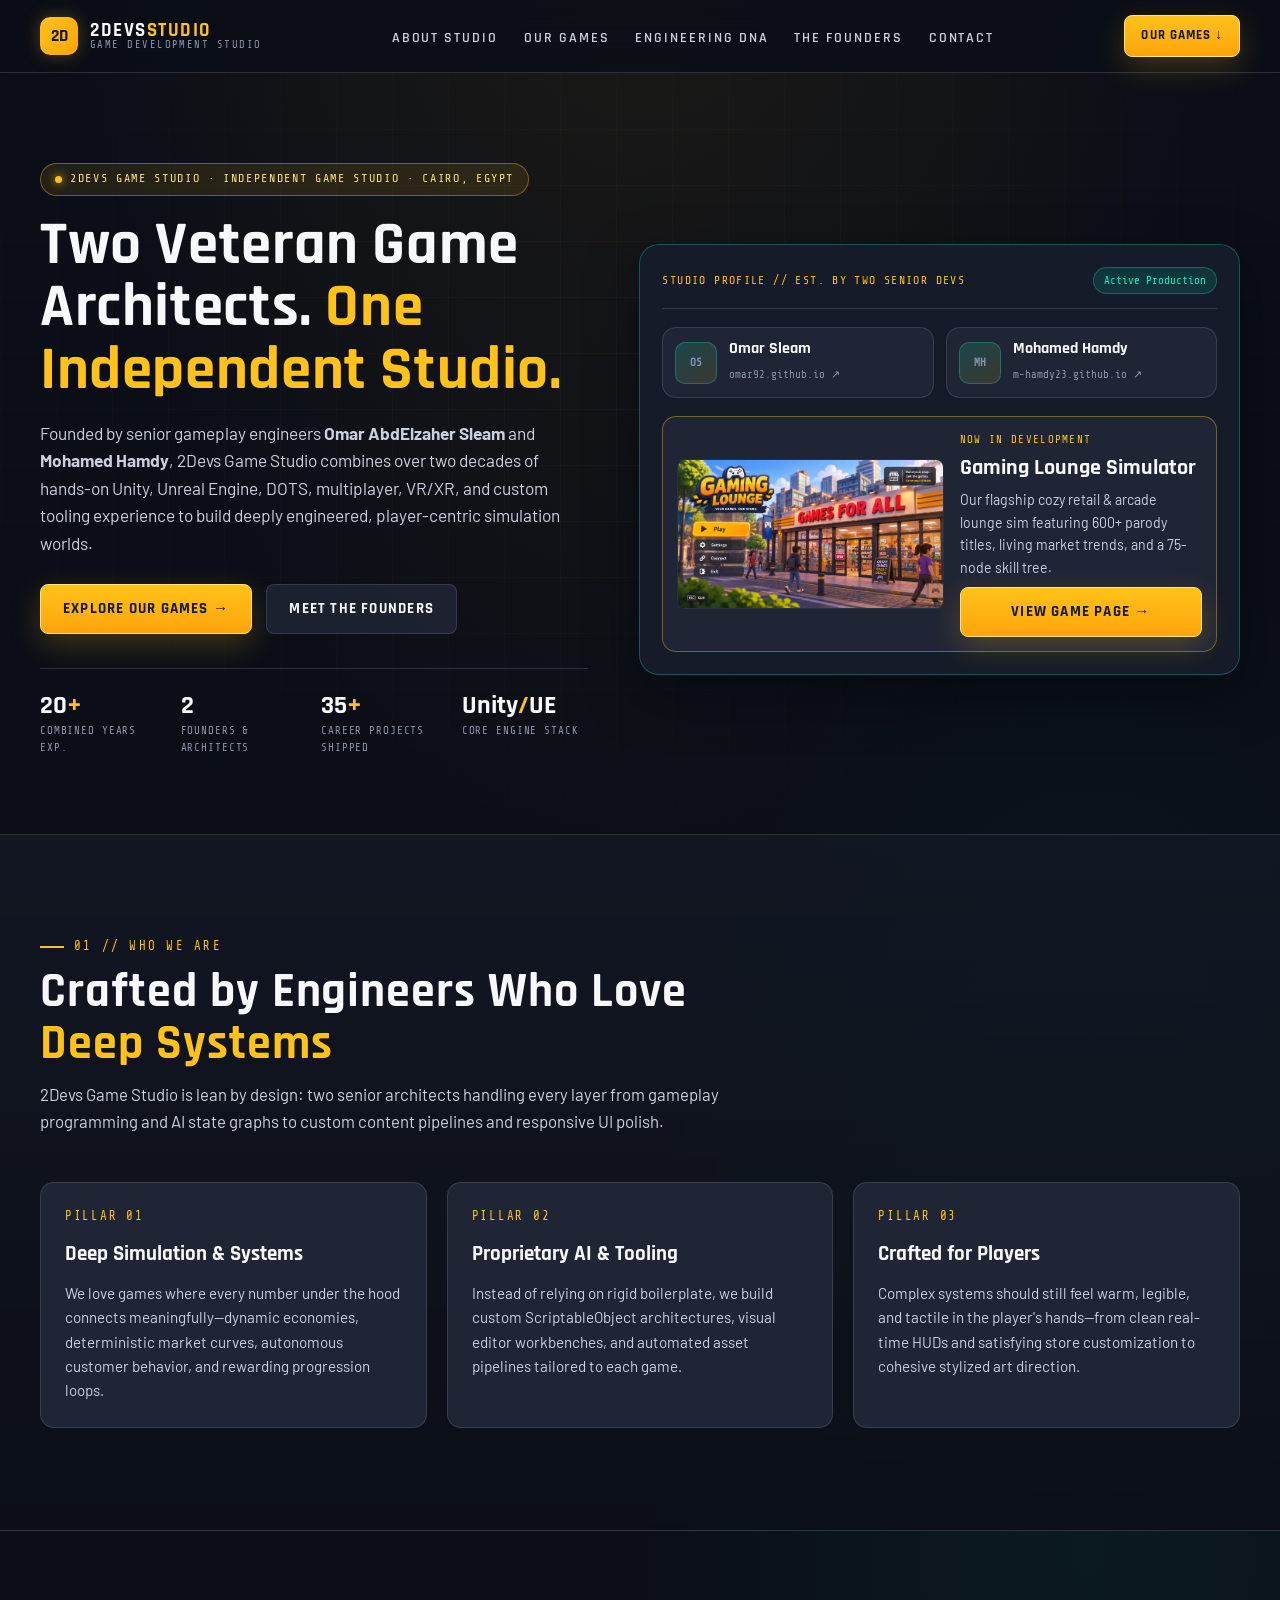
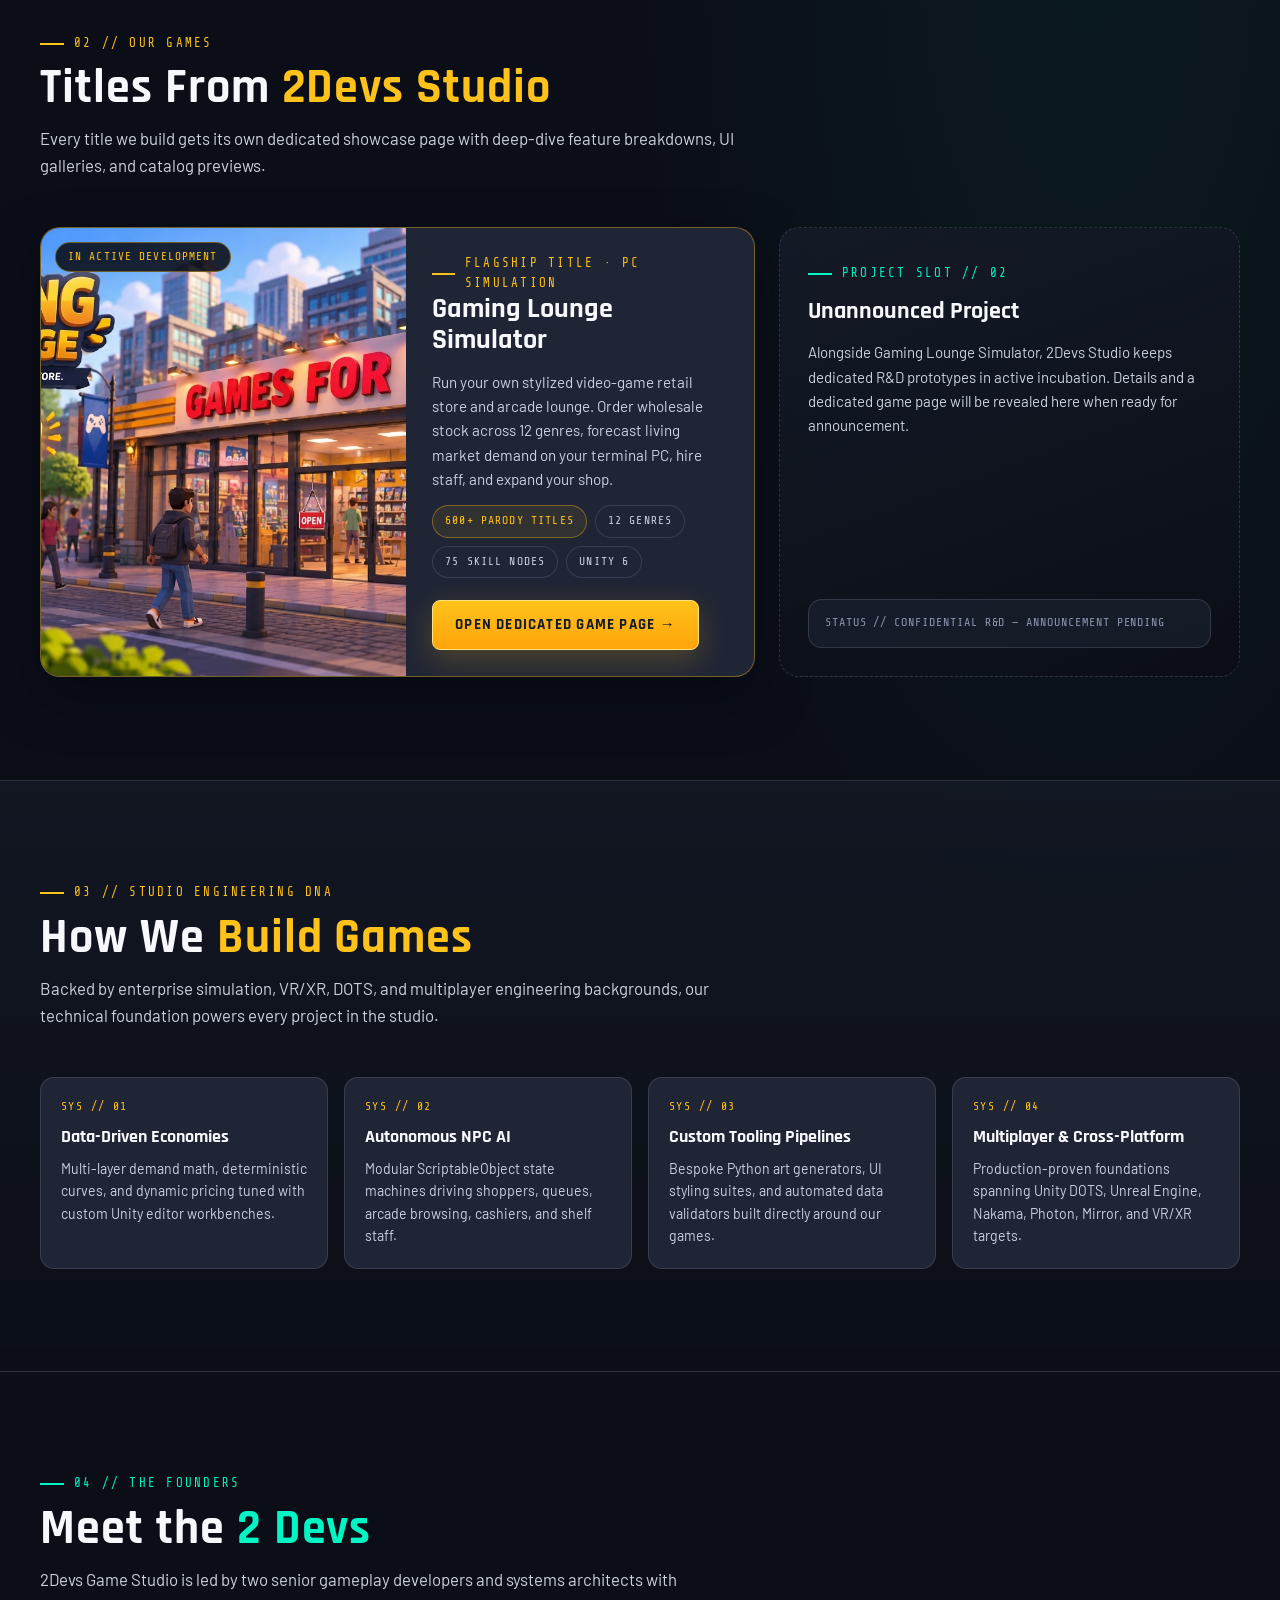
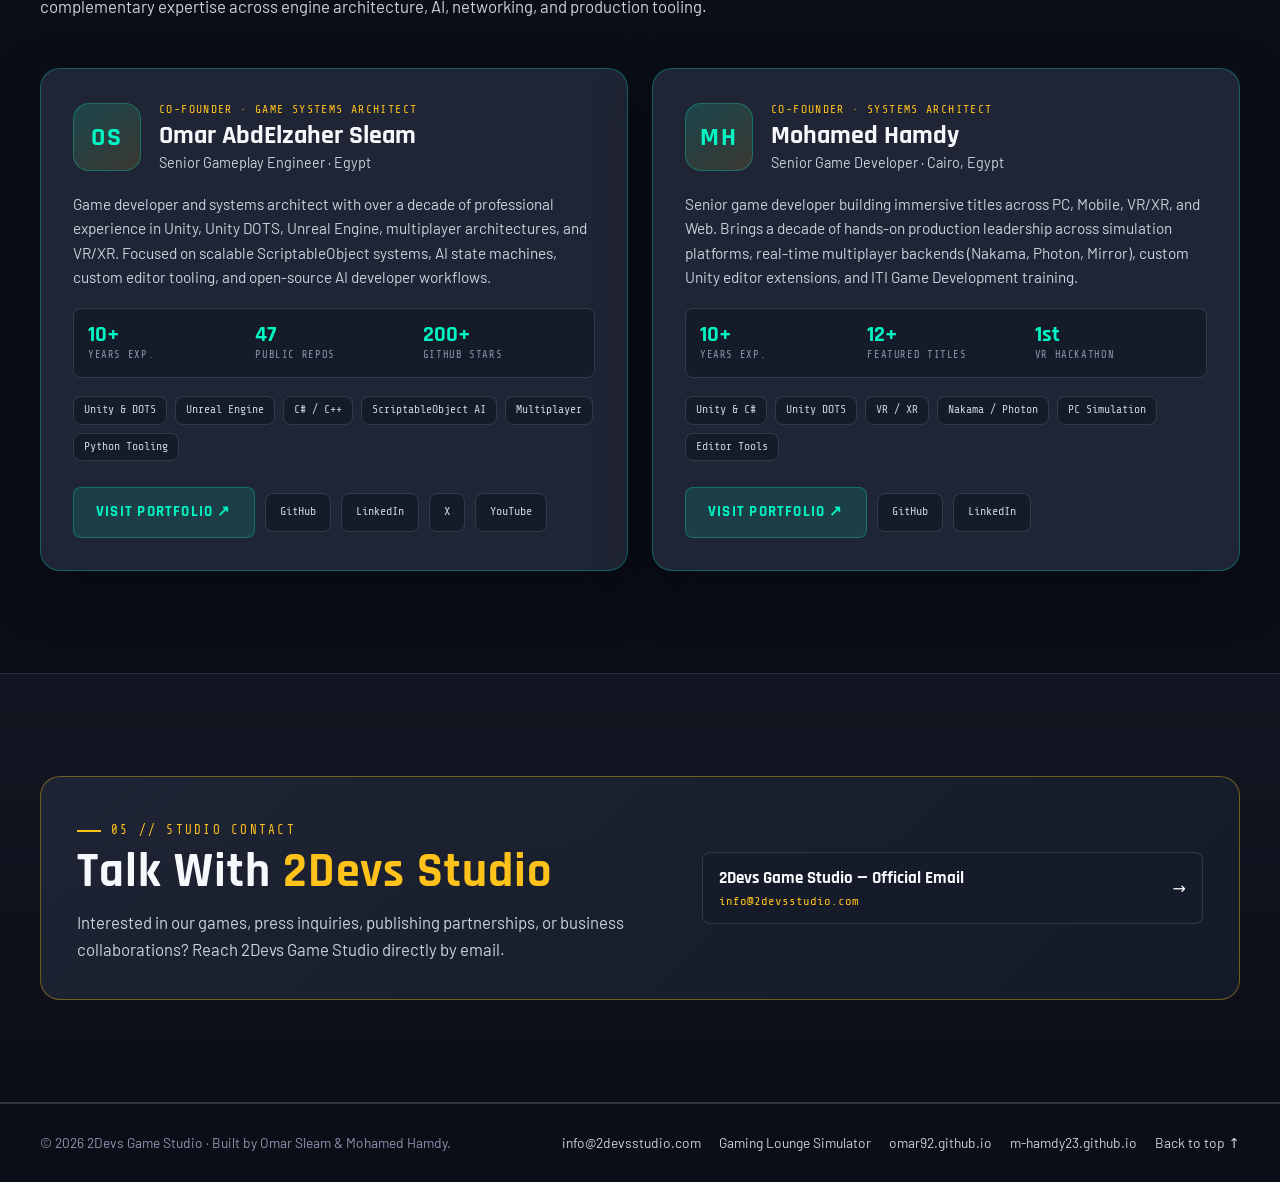
==== commit 08169d87: "Use company contact email info@2devsstudio.com" ====
--- a/index.html
+++ b/index.html
@@ -397,7 +397,6 @@
               </a>
               <a href="https://github.com/M-Hamdy23" target="_blank" rel="noopener noreferrer" class="social-link">GitHub</a>
               <a href="https://www.linkedin.com/in/mo-hamdy" target="_blank" rel="noopener noreferrer" class="social-link">LinkedIn</a>
-              <a href="mailto:mohamedhamdy231995@gmail.com" class="social-link">Email</a>
             </div>
           </article>
         </div>
@@ -414,22 +413,15 @@
               Talk With <em>2Devs Studio</em>
             </h2>
             <p class="section-lead">
-              Interested in our games, press inquiries, publishing partnerships, or collaborating with our founders? Reach either of us directly.
+              Interested in our games, press inquiries, publishing partnerships, or business collaborations? Reach 2Devs Game Studio directly by email.
             </p>
           </div>
 
           <div class="contact-links">
-            <a href="mailto:omarabdelzaher@gmail.com" class="contact-item">
-              <div>
-                <div class="contact-item-who">Omar AbdElzaher Sleam</div>
-                <div class="contact-item-addr">omarabdelzaher@gmail.com</div>
-              </div>
-              <span aria-hidden="true">→</span>
-            </a>
-            <a href="mailto:mohamedhamdy231995@gmail.com" class="contact-item">
-              <div>
-                <div class="contact-item-who">Mohamed Hamdy</div>
-                <div class="contact-item-addr">mohamedhamdy231995@gmail.com</div>
+            <a href="mailto:info@2devsstudio.com" class="contact-item">
+              <div>
+                <div class="contact-item-who">2Devs Game Studio — Official Email</div>
+                <div class="contact-item-addr">info@2devsstudio.com</div>
               </div>
               <span aria-hidden="true">→</span>
             </a>
@@ -445,6 +437,7 @@
     <div class="container footer-inner">
       <div>© 2026 2Devs Game Studio · Built by Omar Sleam &amp; Mohamed Hamdy.</div>
       <div class="footer-links">
+        <a href="mailto:info@2devsstudio.com">info@2devsstudio.com</a>
         <a href="games/gaming-lounge-simulator.html">Gaming Lounge Simulator</a>
         <a href="https://omar92.github.io/" target="_blank" rel="noopener noreferrer">omar92.github.io</a>
         <a href="https://m-hamdy23.github.io/" target="_blank" rel="noopener noreferrer">m-hamdy23.github.io</a>
